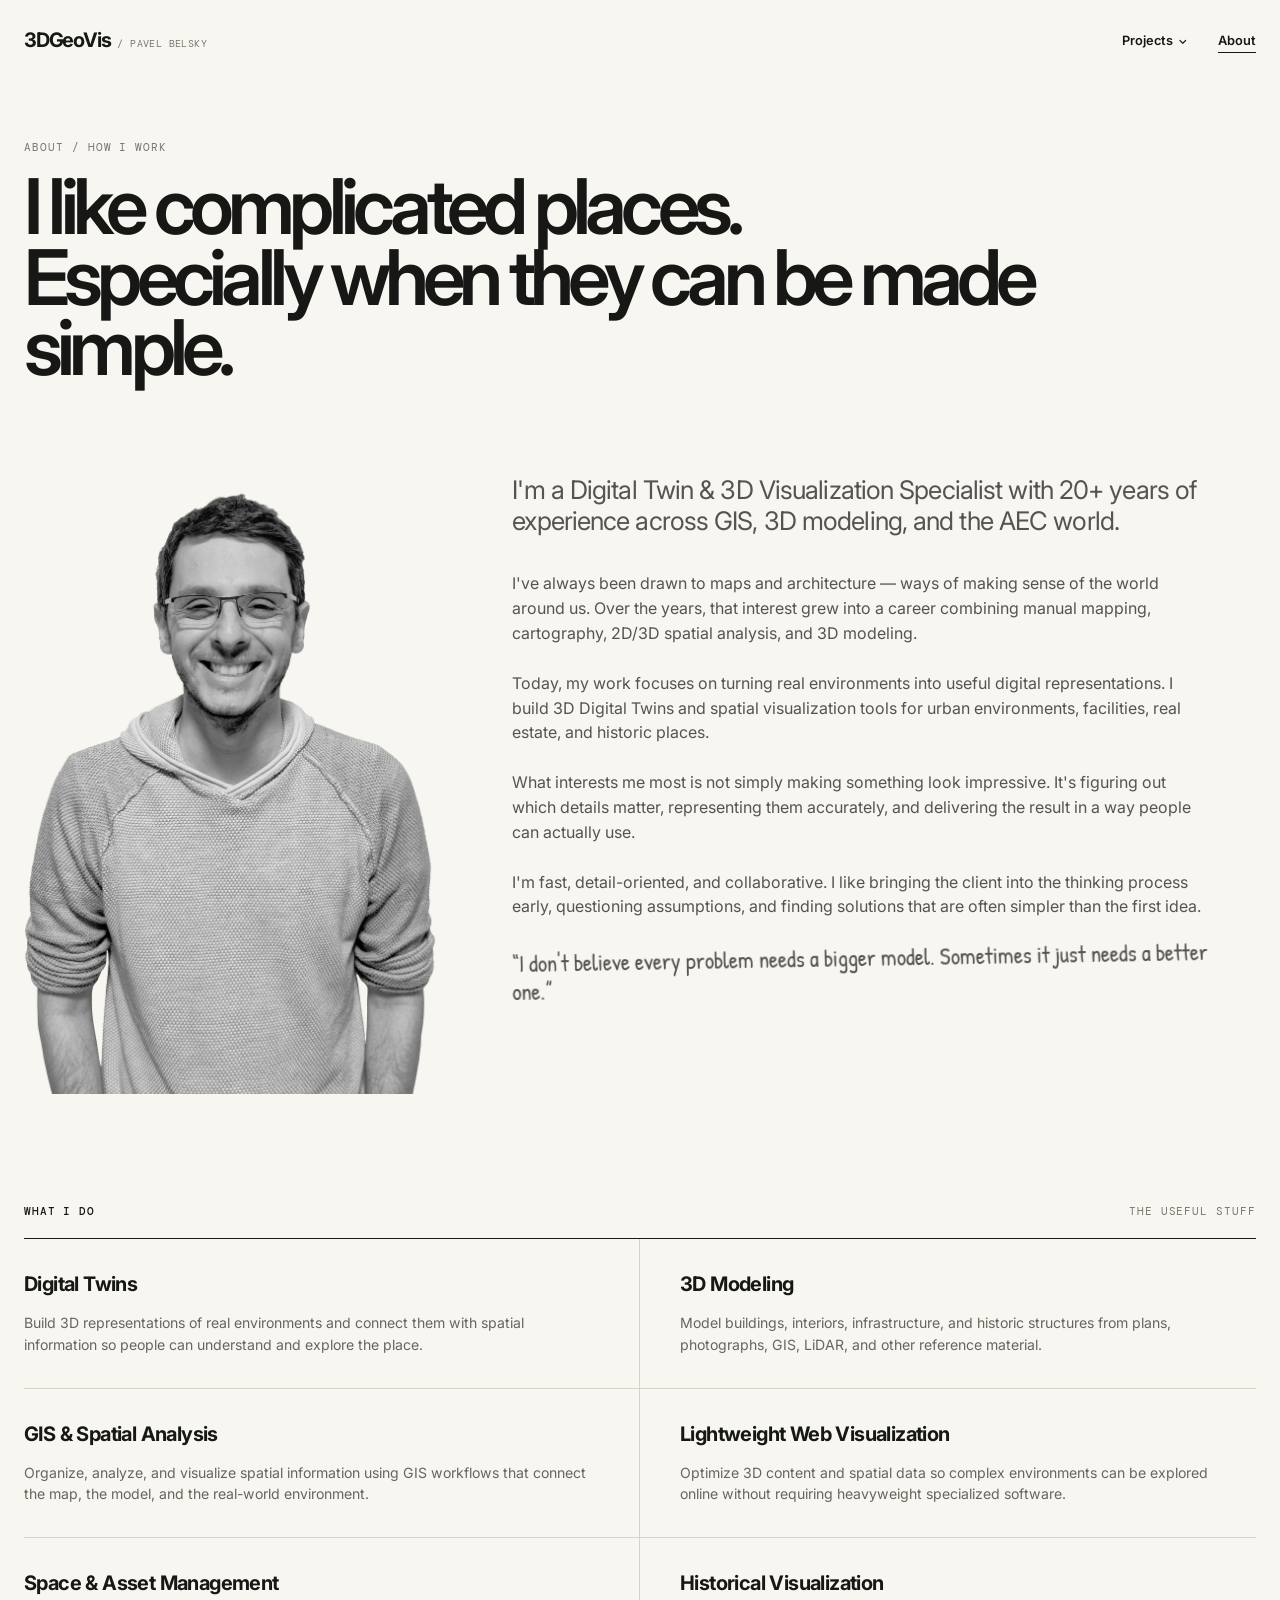
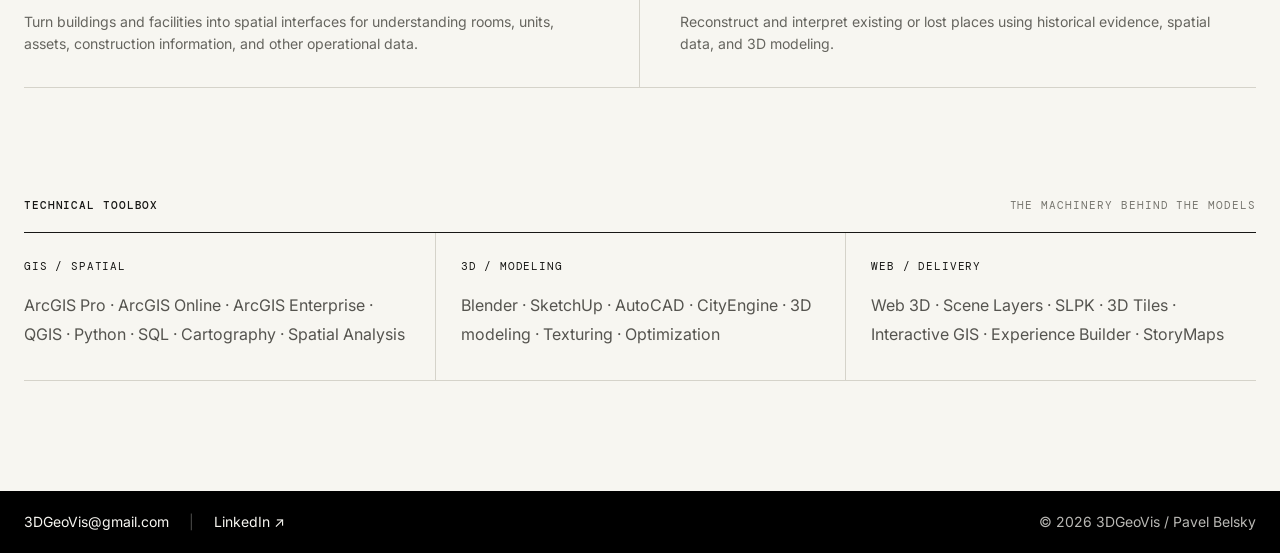
==== about.html @ 6ceaa727 "Update about.html" ====
<!doctype html>
<html lang="en">
<head>
  <meta charset="utf-8">
  <meta name="viewport" content="width=device-width, initial-scale=1">
  <meta name="description" content="About Pavel Belsky — Digital Twin & 3D Visualization Specialist.">
  <title>About — 3DGeoVis</title>
  <link rel="stylesheet" href="css/styles.css">
</head>
<body>
<header class="site-header">
  <div class="container nav">
    <a class="logo" href="index.html">3DGeoVis <small>/ PAVEL BELSKY</small></a>
    <nav class="nav-links">
      <div class="nav-dropdown">
        <a href="projects.html" class="nav-projects" aria-haspopup="true">Projects <span>⌄</span></a>
        <div class="dropdown-menu">
          <a href="projects.html#digital-twins">Digital Twins</a>
          <a href="projects.html#space-management">Smart Space Management</a>
          <a href="projects.html#historic-preservation">Historical Preservation</a>
        </div>
      </div>
      <a href="about.html" aria-current="page">About</a>
    </nav>
  </div>
</header>
  
<main>
  <section class="container about-hero">
    <div class="eyebrow">About / How I work</div>
    <h1 class="display-tight">I like complicated places.<br>Especially when they can be made simple.</h1>
  </section>

  <section class="container about-grid">
    <div class="portrait-container">
      <img src="images/pavel-belsky-portrait.png" alt="Pavel Belsky" class="portrait-img" loading="lazy">
    </div>
    <div class="story">
      <p class="lead">I'm a Digital Twin &amp; 3D Visualization Specialist with 20+ years of experience across GIS, 3D modeling, and the AEC world.</p>
      <p>I've always been drawn to maps and architecture — ways of making sense of the world around us. Over the years, that interest grew into a career combining manual mapping, cartography, 2D/3D spatial analysis, and 3D modeling.</p>
      <p>Today, my work focuses on turning real environments into useful digital representations. I build 3D Digital Twins and spatial visualization tools for urban environments, facilities, real estate, and historic places.</p>
      <p>What interests me most is not simply making something look impressive. It's figuring out which details matter, representing them accurately, and delivering the result in a way people can actually use.</p>
      <p>I'm fast, detail-oriented, and collaborative. I like bringing the client into the thinking process early, questioning assumptions, and finding solutions that are often simpler than the first idea.</p>
      <p class="work-note">“I don't believe every problem needs a bigger model. Sometimes it just needs a better one.”</p>
    </div>
  </section>

  <section class="container capabilities">
    <div class="section-head">
      <h2>What I do</h2>
      <span class="eyebrow">The useful stuff</span>
    </div>
    <div class="capability-grid">
      <div class="capability"><h3>Digital Twins</h3><p>Build 3D representations of real environments and connect them with spatial information so people can understand and explore the place.</p></div>
      <div class="capability"><h3>3D Modeling</h3><p>Model buildings, interiors, infrastructure, and historic structures from plans, photographs, GIS, LiDAR, and other reference material.</p></div>
      <div class="capability"><h3>GIS &amp; Spatial Analysis</h3><p>Organize, analyze, and visualize spatial information using GIS workflows that connect the map, the model, and the real-world environment.</p></div>
      <div class="capability"><h3>Lightweight Web Visualization</h3><p>Optimize 3D content and spatial data so complex environments can be explored online without requiring heavyweight specialized software.</p></div>
      <div class="capability"><h3>Space &amp; Asset Management</h3><p>Turn buildings and facilities into spatial interfaces for understanding rooms, units, assets, construction information, and other operational data.</p></div>
      <div class="capability"><h3>Historical Visualization</h3><p>Reconstruct and interpret existing or lost places using historical evidence, spatial data, and 3D modeling.</p></div>
    </div>
  </section>

  <section class="container toolbox">
    <div class="section-head">
      <h2>Technical toolbox</h2>
      <span class="eyebrow">The machinery behind the models</span>
    </div>
    <div class="toolbox-grid">
      <div class="tool-group">
        <h3>GIS / Spatial</h3>
        <p>ArcGIS Pro · ArcGIS Online · ArcGIS Enterprise · QGIS · Python · SQL · Cartography · Spatial Analysis</p>
      </div>
      <div class="tool-group">
        <h3>3D / Modeling</h3>
        <p>Blender · SketchUp · AutoCAD · CityEngine · 3D modeling · Texturing · Optimization</p>
      </div>
      <div class="tool-group">
        <h3>Web / Delivery</h3>
        <p>Web 3D · Scene Layers · SLPK · 3D Tiles · Interactive GIS · Experience Builder · StoryMaps</p>
      </div>
    </div>
  </section>
</main>

<footer class="site-footer-strip">
  <div class="container footer-flex">
    <div class="footer-links">
      <span class="email-text">3DGeoVis@gmail.com</span>      <span class="divider">|</span>
      <a href="https://www.linkedin.com/in/pavelbelsky/" target="_blank" rel="noopener noreferrer">LinkedIn ↗</a>
    </div>
    <div class="copyright">© 2026 3DGeoVis / Pavel Belsky</div>
  </div>
</footer>
</body>
</html>
---- css/styles.css ----
@import url('https://fonts.googleapis.com/css2?family=DM+Mono:wght@400;500&family=Inter:wght@400;500;600;700&family=Patrick+Hand&display=swap');

:root {
  --paper: #f7f6f1;
  --paper2: #eeece5;
  --ink: #171715;
  --muted: #77766f;
  --line: #d5d3ca;
  --accent: #dfff4f;
  --max: 1280px;
}

* {
  box-sizing: border-box;
}

html {
  scroll-behavior: smooth;
  background: var(--paper);
}

body {
  margin: 0;
  background: var(--paper);
  color: var(--ink);
  font-family: Inter, Arial, sans-serif;
  font-size: 16px;
  line-height: 1.55;
  -webkit-font-smoothing: antialiased;
  display: flex;
  flex-direction: column;
  min-height: 100vh;
}

main {
  flex: 1;
}

a {
  color: inherit;
  text-decoration: none;
}

img {
  display: block;
  width: 100%;
  height: auto;
}

::selection {
  background: var(--ink);
  color: var(--paper);
}

.container {
  width: min(calc(100% - 48px), var(--max));
  margin: auto;
}

/* ==========================================================================
   HEADER & NAVIGATION
   ========================================================================== */
.site-header {
  padding: 25px 0;
  position: relative;
  z-index: 10;
}

.nav {
  display: flex;
  align-items: center;
  justify-content: space-between;
  gap: 20px;
}

.logo {
  font-weight: 700;
  letter-spacing: -0.06em;
  font-size: 1.25rem;
  display: inline-flex;
  align-items: baseline;
  flex-wrap: wrap;
}

.logo small {
  font: 400 0.62rem "DM Mono", monospace;
  letter-spacing: 0.04em;
  color: var(--muted);
  margin-left: 7px;
}

.nav-links {
  display: flex;
  align-items: center;
  gap: 30px;
  font-size: 0.8rem;
  font-weight: 600;
}

.nav-links a {
  position: relative;
}

.nav-links > a:not(.contact-button):after {
  content: "";
  position: absolute;
  left: 0;
  bottom: -3px;
  width: 0;
  height: 1px;
  background: var(--ink);
  transition: 0.25s;
}

.nav-links > a:hover:after,
.nav-links > a[aria-current="page"]:after {
  width: 100%;
}

.nav-dropdown {
  position: relative;
}

.nav-projects {
  display: inline-flex;
  align-items: center;
  gap: 5px;
  cursor: pointer;
}

.nav-projects span {
  font-size: 12px;
  transition: transform 0.2s ease;
}

.nav-dropdown:hover .nav-projects span,
.nav-dropdown:focus-within .nav-projects span {
  transform: rotate(180deg);
}

.dropdown-menu {
  position: absolute;
  top: calc(100% + 12px);
  left: -18px;
  min-width: 230px;
  padding: 10px 0;
  background: var(--paper);
  border: 1px solid var(--line);
  box-shadow: 0 8px 25px rgba(0, 0, 0, 0.06);
  opacity: 0;
  visibility: hidden;
  transform: translateY(-5px);
  transition: opacity 0.2s ease, transform 0.2s ease, visibility 0.2s ease;
  z-index: 20;
}

.nav-dropdown:hover .dropdown-menu,
.nav-dropdown:focus-within .dropdown-menu {
  opacity: 1;
  visibility: visible;
  transform: translateY(0);
}

.dropdown-menu a {
  display: block;
  padding: 9px 18px;
  font-size: 0.72rem;
  font-weight: 500;
  white-space: nowrap;
}

.dropdown-menu a:hover {
  background: var(--paper2);
}

/* ==========================================================================
   TYPOGRAPHY & GENERAL LAYOUT
   ========================================================================== */
.eyebrow {
  font: 400 0.66rem "DM Mono", monospace;
  text-transform: uppercase;
  letter-spacing: 0.09em;
  color: var(--muted);
}

.hand {
  font-family: "Patrick Hand", cursive;
}

.display {
  font-size: clamp(2.8rem, 7.5vw, 8.4rem);
  line-height: 0.9;
  letter-spacing: -0.075em;
  font-weight: 600;
}

.display-tight {
  font-size: clamp(2.5rem, 6vw, 6.7rem);
  line-height: 0.92;
  letter-spacing: -0.075em;
  font-weight: 600;
}

/* ==========================================================================
   HOME PAGE
   ========================================================================== */
.hero {
  padding: 60px 0 35px;
}

.hero-copy {
  max-width: 980px;
  margin-bottom: 45px;
}

.hero-copy .eyebrow {
  margin-bottom: 22px;
}

.hero-copy h1 {
  margin: 0;
}

.hero-copy .subline {
  max-width: 650px;
  margin: 28px 0 0;
  font-size: clamp(1rem, 1.6vw, 1.3rem);
  line-height: 1.45;
  color: #50504b;
}

.hero-stage {
  height: clamp(260px, 40vh, 440px);
  position: relative;
  overflow: hidden;
  background: #e9e8e2;
  border-top: 1px solid var(--ink);
  border-bottom: 1px solid var(--ink);
}

.stage-label {
  position: absolute;
  z-index: 3;
  left: 18px;
  top: 15px;
  font: 400 0.62rem "DM Mono", monospace;
  color: var(--muted);
  letter-spacing: 0.08em;
}

.hero-stage-images {
  position: absolute;
  inset: 0;
  width: 100%;
  height: 100%;
}

.render-img {
  position: absolute;
  inset: 0;
  width: 100%;
  height: 100%;
  object-fit: cover;
  will-change: transform, opacity;
}

.img-a {
  z-index: 1;
  animation: slowFadeZoomA 16s ease-in-out infinite;
}

.img-b {
  z-index: 2;
  animation: slowFadeZoomB 16s ease-in-out infinite;
}

@keyframes slowFadeZoomA {
  0% { opacity: 1; transform: scale(1); }
  25% { opacity: 1; transform: scale(1.035); }
  50% { opacity: 0; transform: scale(1.05); }
  75% { opacity: 0; transform: scale(1.025); }
  100% { opacity: 1; transform: scale(1); }
}

@keyframes slowFadeZoomB {
  0% { opacity: 0; transform: scale(1.05); }
  25% { opacity: 0; transform: scale(1.025); }
  50% { opacity: 1; transform: scale(1); }
  75% { opacity: 1; transform: scale(1.035); }
  100% { opacity: 0; transform: scale(1.05); }
}

.hero-under {
  display: flex;
  justify-content: space-between;
  gap: 15px;
  padding: 17px 0;
  font: 400 0.66rem "DM Mono", monospace;
  color: var(--muted);
  text-transform: uppercase;
  letter-spacing: 0.04em;
}

.hero-under span:last-child {
  text-align: right;
}

.intro {
  display: grid;
  grid-template-columns: 1.05fr 0.95fr;
  gap: 80px;
  padding: 120px 0;
}

.intro h2 {
  margin: 0;
  font-size: clamp(2.2rem, 4.2vw, 5rem);
  line-height: 0.96;
  letter-spacing: -0.065em;
}

.intro-copy {
  align-self: end;
  max-width: 500px;
  color: #55544f;
}

.intro-copy p {
  margin: 0 0 25px;
}

.section-head {
  display: flex;
  justify-content: space-between;
  align-items: baseline;
  border-bottom: 0;
  padding-bottom: 20px;
}

.section-head h2 {
  margin: 0;
  font: 500 0.7rem "DM Mono", monospace;
  text-transform: uppercase;
  letter-spacing: 0.08em;
}

.category-links {
  border-top: 1px solid var(--ink);
}

.category-link {
  display: grid;
  grid-template-columns: 75px 1fr auto;
  align-items: center;
  gap: 25px;
  min-height: 132px;
  padding: 20px 0;
  border-bottom: 1px solid var(--line);
  transition: background-color 0.3s ease, padding 0.3s ease;
}

.category-link:hover {
  padding: 20px 18px;
  background: var(--paper2);
}

.category-number {
  font: 400 0.65rem "DM Mono", monospace;
  color: var(--muted);
}

.category-link h3 {
  margin: 0;
  font-size: clamp(1.6rem, 3.2vw, 3.7rem);
  line-height: 1;
  letter-spacing: -0.055em;
  font-weight: 500;
}

.category-link p {
  margin: 7px 0 0;
  color: var(--muted);
  font-size: 0.82rem;
}

.category-arrow {
  font-size: 1.5rem;
  transition: transform 0.25s ease;
}

.category-link:hover .category-arrow {
  transform: translateX(7px);
}

.home-about {
  display: grid;
  grid-template-columns: 0.8fr 1.2fr;
  gap: 90px;
  padding: 120px 0;
}

.home-about h2 {
  margin: 0;
  font-size: clamp(2.2rem, 4.5vw, 5.8rem);
  line-height: 0.9;
  letter-spacing: -0.07em;
}

.home-about-copy {
  max-width: 650px;
  color: #55544f;
  font-size: 1.05rem;
}

.home-about-copy p {
  margin: 0 0 25px;
}

.client-strip {
  padding-bottom: 120px;
}

.client-list {
  display: flex;
  flex-wrap: wrap;
  gap: 10px 25px;
  margin-top: 22px;
  color: #55544f;
}

.client-list span:after {
  content: "·";
  margin-left: 25px;
  color: #aaa;
}

.client-list span:last-child:after {
  display: none;
}

/* ==========================================================================
   PROJECTS PAGE
   ========================================================================== */
.page-intro {
  padding: 60px 0 40px;
}

.page-intro h1 {
  margin: 0;
}

.project-category {
  padding-bottom: 60px;
}

.project-list {
  border-bottom: 1px solid var(--line);
}

.project-item {
  display: grid;
  grid-template-columns: 70px minmax(260px, 0.72fr) minmax(300px, 1fr) 35px;
  gap: 25px;
  align-items: center;
  padding: 28px 0;
  border-top: 1px solid var(--line);
}

.project-index {
  font: 400 0.65rem "DM Mono", monospace;
  color: var(--muted);
}

a.project-image {
  display: block;
  position: relative;
  aspect-ratio: 1.55;
  background: #e5e4de;
  overflow: hidden;
  text-decoration: none;
}

a.project-image img {
  width: 100%;
  height: 100%;
  object-fit: cover;
  filter: grayscale(1);
  transition: filter 0.6s ease, transform 0.6s ease;
}

.project-item:hover a.project-image img {
  filter: grayscale(0);
  transform: scale(1.035);
}

a.project-image img.in-view {
  filter: grayscale(0);
  transform: scale(1.02);
}

.project-info h3 {
  margin: 0 0 7px;
  font-size: clamp(1.4rem, 2.2vw, 2.65rem);
  line-height: 1.05;
  letter-spacing: -0.055em;
  font-weight: 500;
}

.project-client {
  font: 400 0.65rem "DM Mono", monospace;
  color: var(--muted);
  text-transform: uppercase;
  letter-spacing: 0.06em;
}

.project-summary {
  margin: 12px 0 0;
  max-width: 540px;
  color: #595852;
  font-size: 0.88rem;
}

a.project-arrow {
  display: inline-flex;
  align-items: center;
  justify-content: center;
  text-decoration: none;
  color: var(--ink);
  font-size: 1.3rem;
  transition: transform 0.25s ease, color 0.25s ease;
}

.project-item:hover a.project-arrow {
  transform: translateX(6px);
  color: var(--muted);
}

/* ==========================================================================
   ABOUT PAGE
   ========================================================================== */
.about-hero {
  padding: 60px 0 90px;
}

.about-hero h1 {
  margin: 18px 0 0;
  max-width: 1100px;
}

.about-grid {
  display: grid;
  grid-template-columns: 0.72fr 1.28fr;
  gap: 70px;
  padding-bottom: 110px;
}

.portrait-container {
  position: sticky;
  top: 40px;
}

.portrait-img {
  width: 100%;
  height: auto;
  display: block;
  background: transparent;
  border: none;
  outline: none;
  box-shadow: none;
  filter: grayscale(1);
  transition: filter 0.5s ease;
}

.portrait-img:hover {
  filter: grayscale(0);
}

.story {
  max-width: 700px;
}

.story .lead {
  font-size: clamp(1.3rem, 2vw, 2.25rem);
  line-height: 1.22;
  letter-spacing: -0.035em;
  margin: 0 0 35px;
}

.story p {
  color: #55544f;
  margin: 0 0 25px;
}

.work-note {
  font: 1.45rem/1.2 "Patrick Hand", cursive;
  transform: rotate(-1deg);
  max-width: 700px;
  margin-top: 35px;
}

.capabilities,
.toolbox {
  padding-bottom: 110px;
}

.capability-grid {
  display: grid;
  grid-template-columns: 1fr 1fr;
  border-top: 1px solid var(--ink);
}

.capability {
  padding: 30px 30px 32px 0;
  border-bottom: 1px solid var(--line);
}

.capability:nth-child(odd) {
  border-right: 1px solid var(--line);
  padding-right: 40px;
}

.capability:nth-child(even) {
  padding-left: 40px;
}

.capability h3 {
  margin: 0 0 12px;
  font-size: 1.25rem;
  letter-spacing: -0.03em;
}

.capability p {
  margin: 0;
  color: #66655f;
  font-size: 0.88rem;
}

.toolbox-grid {
  display: grid;
  grid-template-columns: 1fr 1fr 1fr;
  border-top: 1px solid var(--ink);
}

.tool-group {
  padding: 27px 25px 10px 0;
  border-bottom: 1px solid var(--line);
}

.tool-group + .tool-group {
  padding-left: 25px;
  border-left: 1px solid var(--line);
}

.tool-group h3 {
  margin: 0 0 18px;
  font: 400 0.66rem "DM Mono", monospace;
  text-transform: uppercase;
  letter-spacing: 0.08em;
}

.tool-group p {
  margin: 0 0 22px;
  color: #55544f;
  line-height: 1.8;
}

/* ==========================================================================
   REVERSED SLIM FOOTER STRIP
   ========================================================================== */
.site-footer-strip {
  background-color: #000000;
  color: var(--paper);
  padding: 1.25rem 0;
  font-size: 0.875rem;
  margin-top: auto;
}

.site-footer-strip .footer-flex {
  display: flex;
  justify-content: space-between;
  align-items: center;
  flex-wrap: wrap;
  gap: 1rem;
}

.site-footer-strip .footer-links {
  display: flex;
  align-items: center;
  gap: 1.25rem;
}

.site-footer-strip a {
  color: var(--paper);
  text-decoration: none;
  transition: opacity 0.2s ease;
}

.site-footer-strip a:hover {
  opacity: 0.7;
}

.site-footer-strip .email-link {
  text-decoration: underline;
  text-underline-offset: 3px;
}

.site-footer-strip .divider {
  opacity: 0.3;
}

.site-footer-strip .copyright {
  opacity: 0.75;
}

/* ==========================================================================
   RESPONSIVE MEDIA QUERIES
   ========================================================================== */
@media (max-width: 900px) {
  .container {
    width: min(calc(100% - 40px), var(--max));
  }

  .nav-links {
    gap: 20px;
  }

  .intro,
  .home-about,
  .about-grid {
    grid-template-columns: 1fr;
    gap: 45px;
  }

  .portrait-container {
    position: static;
  }

  .intro,
  .home-about {
    padding: 80px 0;
  }

  .project-item {
    grid-template-columns: 35px 1fr 20px;
    gap: 15px;
    padding: 24px 0;
  }

  a.project-image {
    grid-column: 1 / span 2;
    grid-row: 2;
    aspect-ratio: 1.6;
    margin-top: 5px;
  }

  .project-info {
    grid-column: 1 / span 2;
    grid-row: 3;
  }

  .project-index {
    grid-column: 1;
    grid-row: 1;
  }

  .project-client {
    grid-column: 2;
    grid-row: 1;
  }

  a.project-arrow {
    grid-column: 3;
    grid-row: 1;
    text-align: right;
  }

  .toolbox-grid {
    grid-template-columns: 1fr;
  }

  .tool-group + .tool-group {
    padding-left: 0;
    border-left: 0;
  }
}

@media (max-width: 640px) {
  body {
    font-size: 15px;
  }

  .container {
    width: calc(100% - 32px);
  }

  .site-header {
    padding: 18px 0;
  }

  .nav-links {
    gap: 15px;
    font-size: 0.75rem;
  }

  .hero {
    padding: 35px 0 20px;
  }

  .hero-copy {
    margin-bottom: 30px;
  }

  .hero-under {
    flex-direction: column;
    gap: 6px;
    line-height: 1.5;
  }

  .hero-under span:last-child {
    text-align: left;
  }

  .category-link {
    grid-template-columns: 30px 1fr 18px;
    gap: 12px;
    min-height: 100px;
  }

  .category-link h3 {
    font-size: 1.5rem;
  }

  .intro,
  .home-about {
    padding: 60px 0;
  }

  .client-strip {
    padding-bottom: 60px;
  }

  .page-intro {
    padding: 40px 0 30px;
  }

  .project-category {
    padding-bottom: 40px;
  }

  .about-hero {
    padding: 40px 0 60px;
  }

  .about-grid,
  .capabilities,
  .toolbox {
    padding-bottom: 60px;
  }

  .capability-grid {
    grid-template-columns: 1fr;
  }

  .capability:nth-child(odd) {
    border-right: 0;
    padding-right: 0;
  }

  .capability:nth-child(even) {
    padding-left: 0;
  }

  .site-footer-strip .footer-flex {
    flex-direction: column;
    align-items: flex-start;
    gap: 0.75rem;
  }
}

@media (prefers-reduced-motion: reduce) {
  html {
    scroll-behavior: auto;
  }

  *,
  *:before,
  *:after {
    animation-duration: 0.01ms !important;
    transition-duration: 0.01ms !important;
  }
}
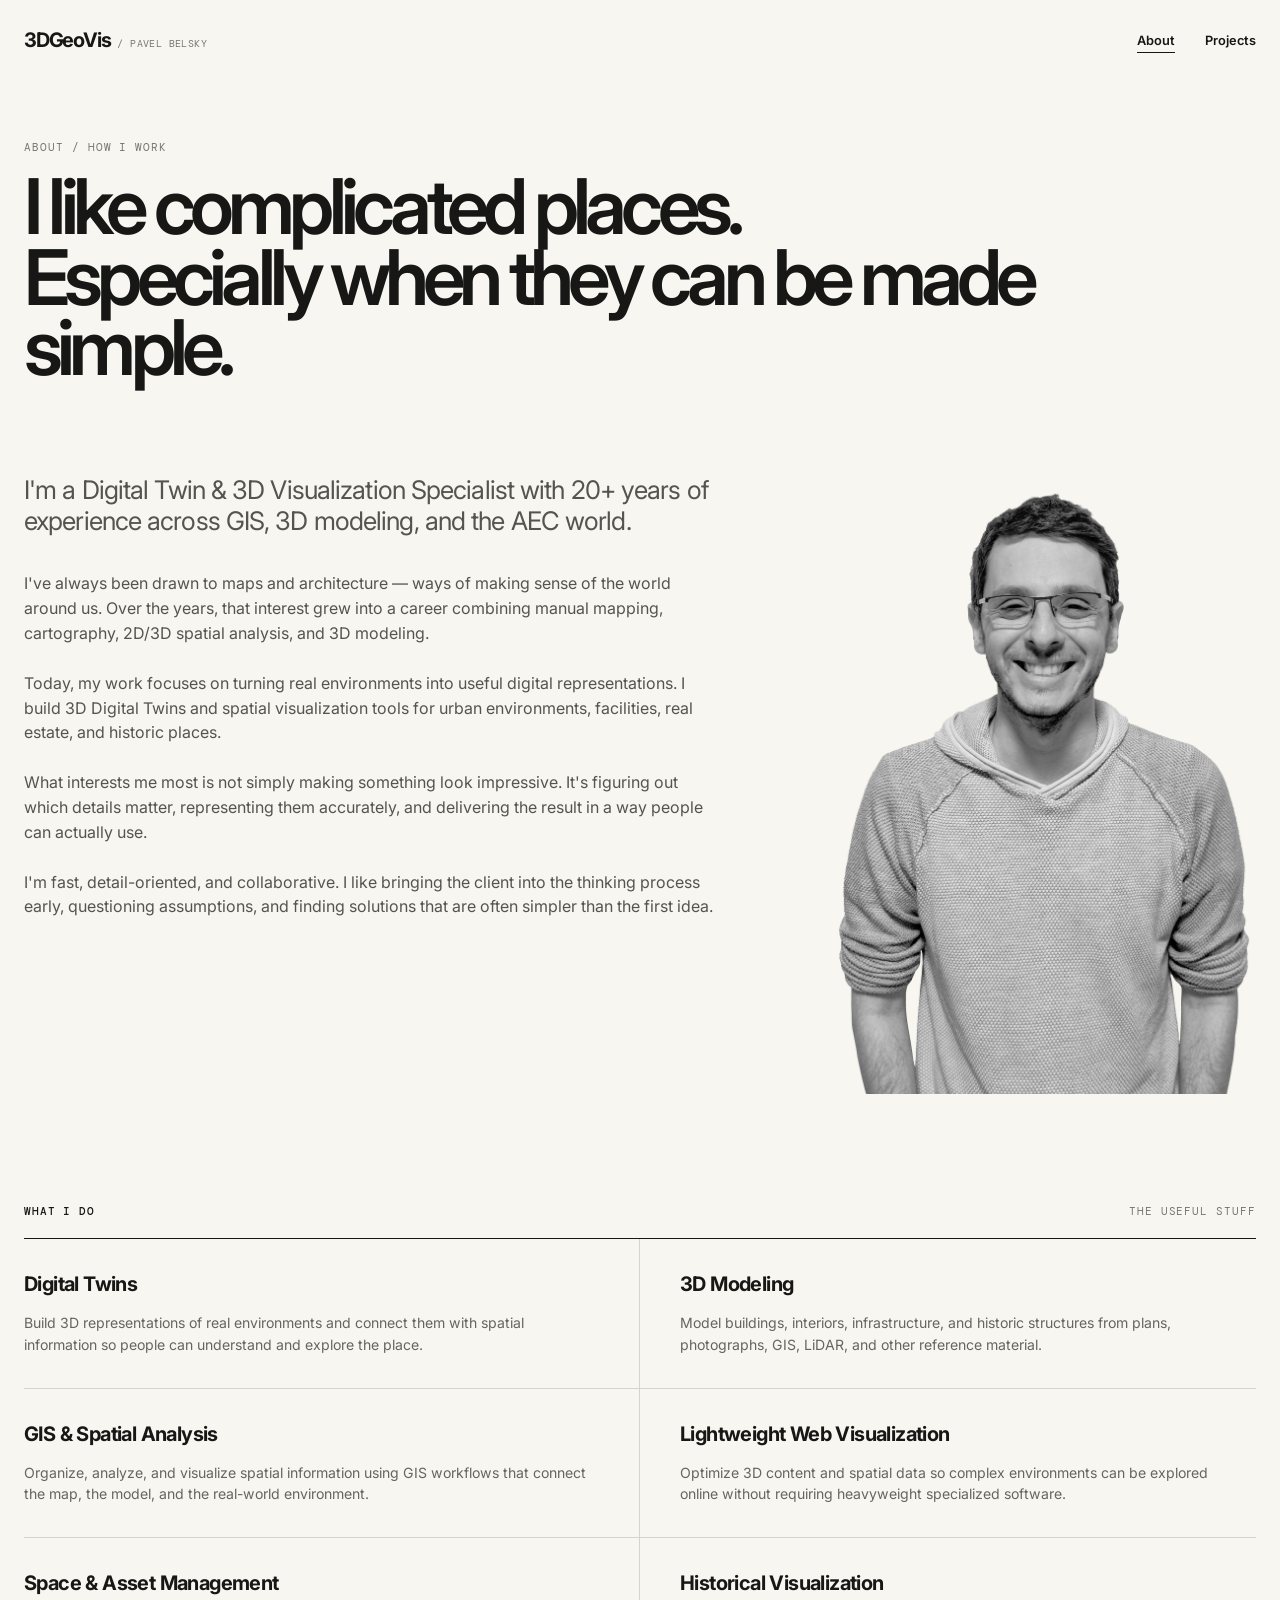
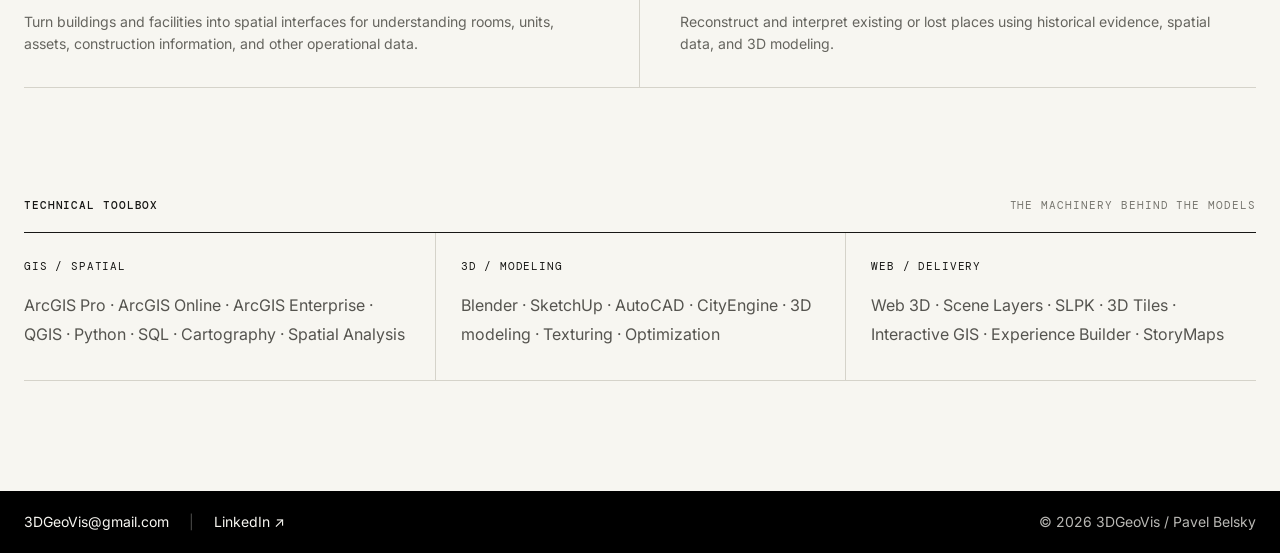
==== commit 7b4e7916: "Update about.html" ====
--- a/about.html
+++ b/about.html
@@ -12,15 +12,15 @@
   <div class="container nav">
     <a class="logo" href="index.html">3DGeoVis <small>/ PAVEL BELSKY</small></a>
     <nav class="nav-links">
+      <a href="about.html" aria-current="page">About</a>
       <div class="nav-dropdown">
-        <a href="projects.html" class="nav-projects" aria-haspopup="true">Projects <span>⌄</span></a>
+        <a href="projects.html" class="nav-projects" aria-haspopup="true">Projects</a>
         <div class="dropdown-menu">
           <a href="projects.html#digital-twins">Digital Twins</a>
           <a href="projects.html#space-management">Smart Space Management</a>
           <a href="projects.html#historic-preservation">Historical Preservation</a>
         </div>
       </div>
-      <a href="about.html" aria-current="page">About</a>
     </nav>
   </div>
 </header>
@@ -32,16 +32,15 @@
   </section>
 
   <section class="container about-grid">
-    <div class="portrait-container">
-      <img src="images/pavel-belsky-portrait.png" alt="Pavel Belsky" class="portrait-img" loading="lazy">
-    </div>
     <div class="story">
       <p class="lead">I'm a Digital Twin &amp; 3D Visualization Specialist with 20+ years of experience across GIS, 3D modeling, and the AEC world.</p>
       <p>I've always been drawn to maps and architecture — ways of making sense of the world around us. Over the years, that interest grew into a career combining manual mapping, cartography, 2D/3D spatial analysis, and 3D modeling.</p>
       <p>Today, my work focuses on turning real environments into useful digital representations. I build 3D Digital Twins and spatial visualization tools for urban environments, facilities, real estate, and historic places.</p>
       <p>What interests me most is not simply making something look impressive. It's figuring out which details matter, representing them accurately, and delivering the result in a way people can actually use.</p>
       <p>I'm fast, detail-oriented, and collaborative. I like bringing the client into the thinking process early, questioning assumptions, and finding solutions that are often simpler than the first idea.</p>
-      <p class="work-note">“I don't believe every problem needs a bigger model. Sometimes it just needs a better one.”</p>
+    </div>
+    <div class="portrait-container">
+      <img src="images/pavel-belsky-portrait.png" alt="Pavel Belsky" class="portrait-img" loading="lazy">
     </div>
   </section>
 
--- a/css/styles.css
+++ b/css/styles.css
@@ -126,16 +126,6 @@
   align-items: center;
   gap: 5px;
   cursor: pointer;
-}
-
-.nav-projects span {
-  font-size: 12px;
-  transition: transform 0.2s ease;
-}
-
-.nav-dropdown:hover .nav-projects span,
-.nav-dropdown:focus-within .nav-projects span {
-  transform: rotate(180deg);
 }
 
 .dropdown-menu {
@@ -261,33 +251,13 @@
   width: 100%;
   height: 100%;
   object-fit: cover;
-  will-change: transform, opacity;
-}
-
-.img-a {
-  z-index: 1;
-  animation: slowFadeZoomA 16s ease-in-out infinite;
-}
-
-.img-b {
-  z-index: 2;
-  animation: slowFadeZoomB 16s ease-in-out infinite;
-}
-
-@keyframes slowFadeZoomA {
-  0% { opacity: 1; transform: scale(1); }
-  25% { opacity: 1; transform: scale(1.035); }
-  50% { opacity: 0; transform: scale(1.05); }
-  75% { opacity: 0; transform: scale(1.025); }
-  100% { opacity: 1; transform: scale(1); }
-}
-
-@keyframes slowFadeZoomB {
-  0% { opacity: 0; transform: scale(1.05); }
-  25% { opacity: 0; transform: scale(1.025); }
-  50% { opacity: 1; transform: scale(1); }
-  75% { opacity: 1; transform: scale(1.035); }
-  100% { opacity: 0; transform: scale(1.05); }
+  opacity: 0;
+  transition: opacity 1.5s ease-in-out;
+  will-change: opacity;
+}
+
+.render-img.active {
+  opacity: 1;
 }
 
 .hero-under {
@@ -549,7 +519,7 @@
 
 .about-grid {
   display: grid;
-  grid-template-columns: 0.72fr 1.28fr;
+  grid-template-columns: 1.28fr 0.72fr;
   gap: 70px;
   padding-bottom: 110px;
 }
@@ -591,13 +561,6 @@
   margin: 0 0 25px;
 }
 
-.work-note {
-  font: 1.45rem/1.2 "Patrick Hand", cursive;
-  transform: rotate(-1deg);
-  max-width: 700px;
-  margin-top: 35px;
-}
-
 .capabilities,
 .toolbox {
   padding-bottom: 110px;
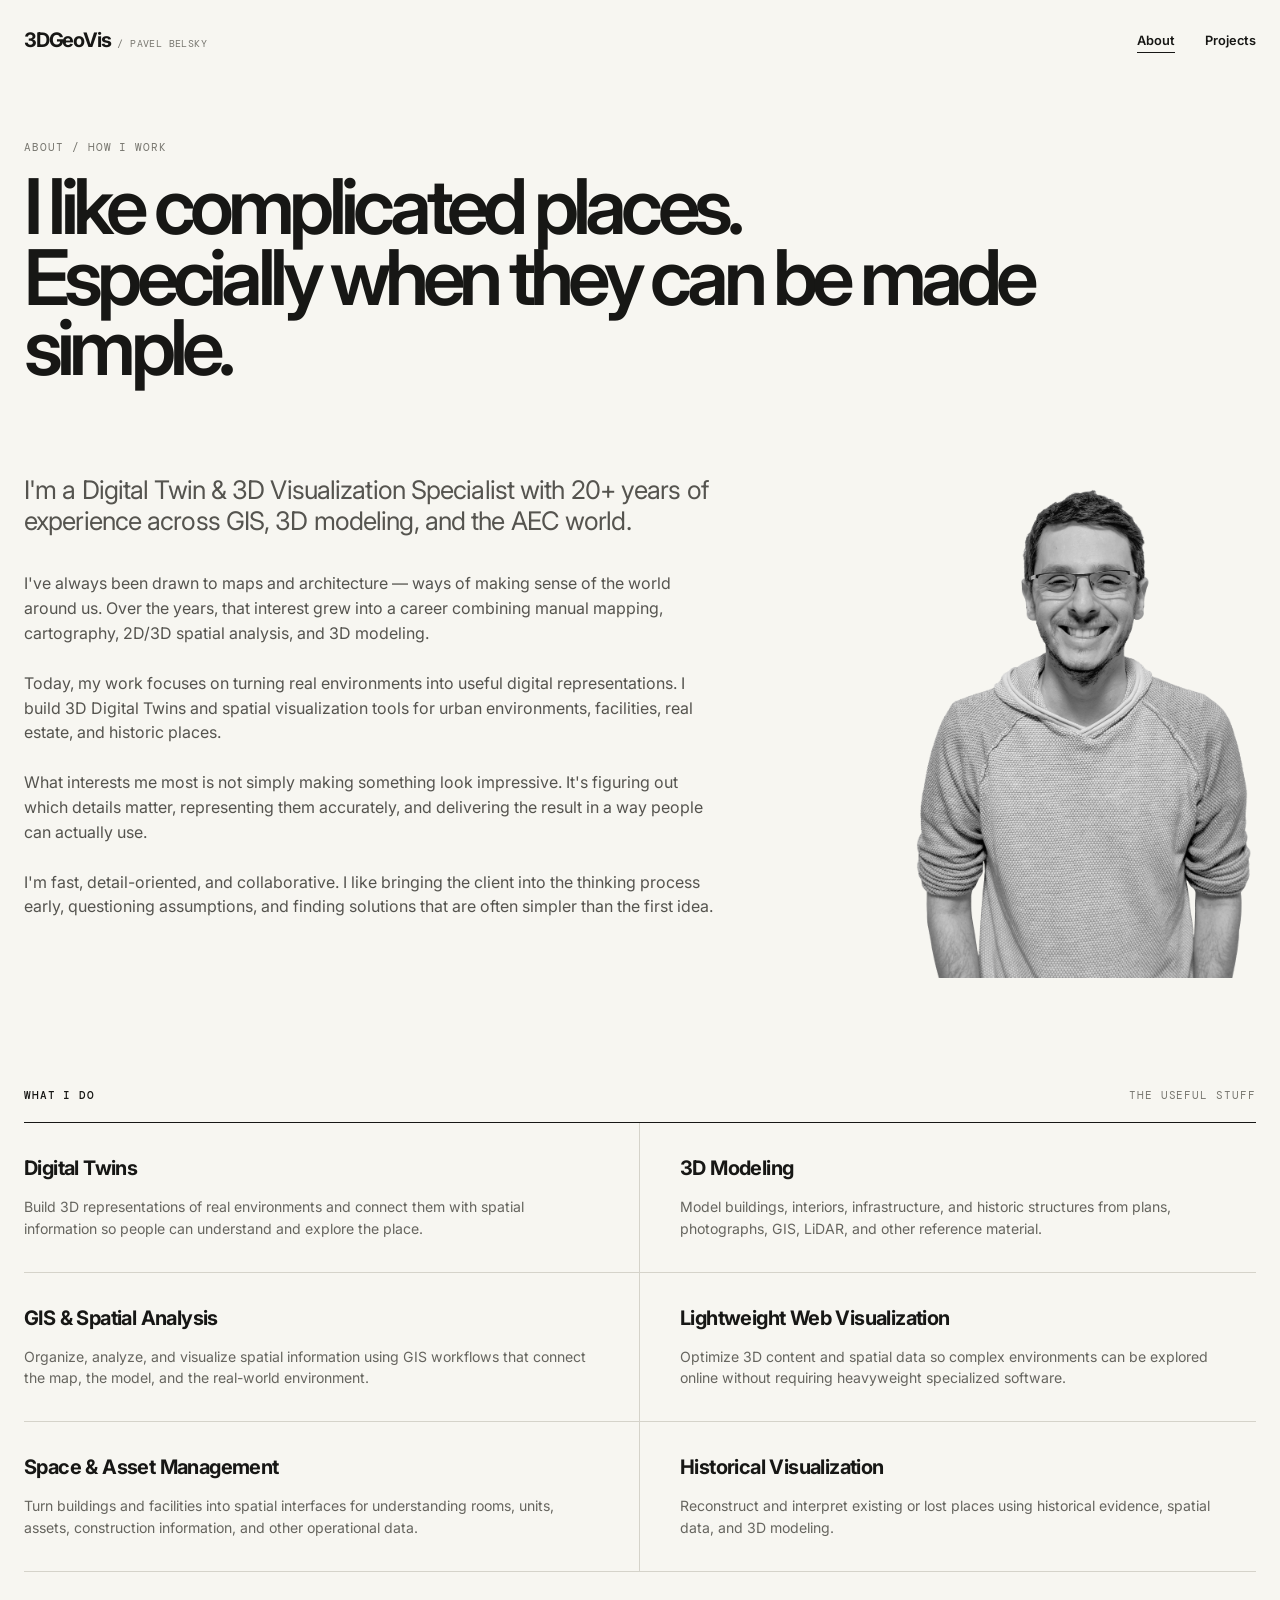
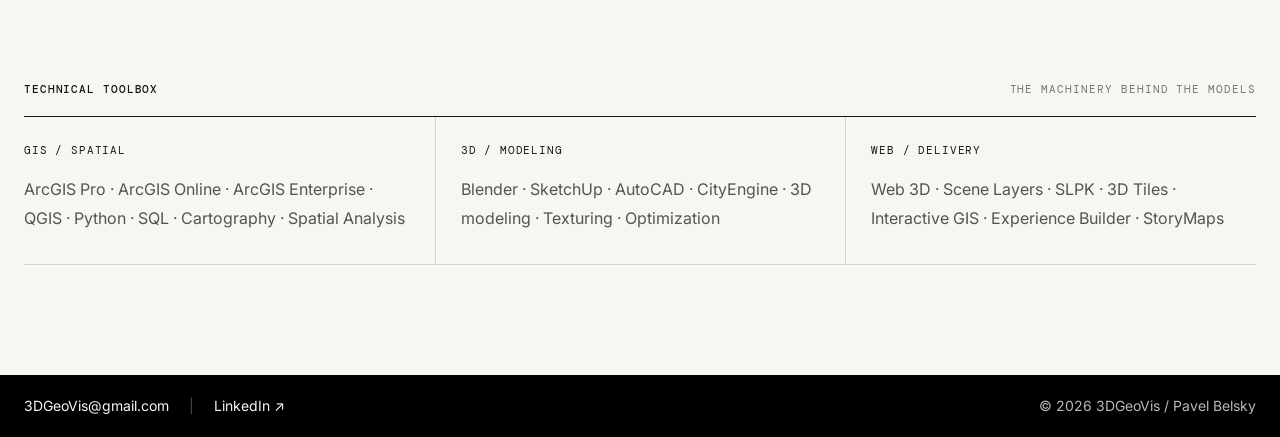
==== commit 174dadc6: "Update about.html" ====
--- a/about.html
+++ b/about.html
@@ -14,7 +14,7 @@
     <nav class="nav-links">
       <a href="about.html" aria-current="page">About</a>
       <div class="nav-dropdown">
-        <a href="projects.html" class="nav-projects" aria-haspopup="true">Projects</a>
+        <a href="projects.html" class="nav-projects">Projects</a>
         <div class="dropdown-menu">
           <a href="projects.html#digital-twins">Digital Twins</a>
           <a href="projects.html#space-management">Smart Space Management</a>
--- a/css/styles.css
+++ b/css/styles.css
@@ -519,18 +519,21 @@
 
 .about-grid {
   display: grid;
-  grid-template-columns: 1.28fr 0.72fr;
+  grid-template-columns: 1fr 340px;
   gap: 70px;
+  align-items: start;
   padding-bottom: 110px;
 }
 
 .portrait-container {
   position: sticky;
   top: 40px;
+  width: 100%;
 }
 
 .portrait-img {
   width: 100%;
+  max-width: 340px;
   height: auto;
   display: block;
   background: transparent;
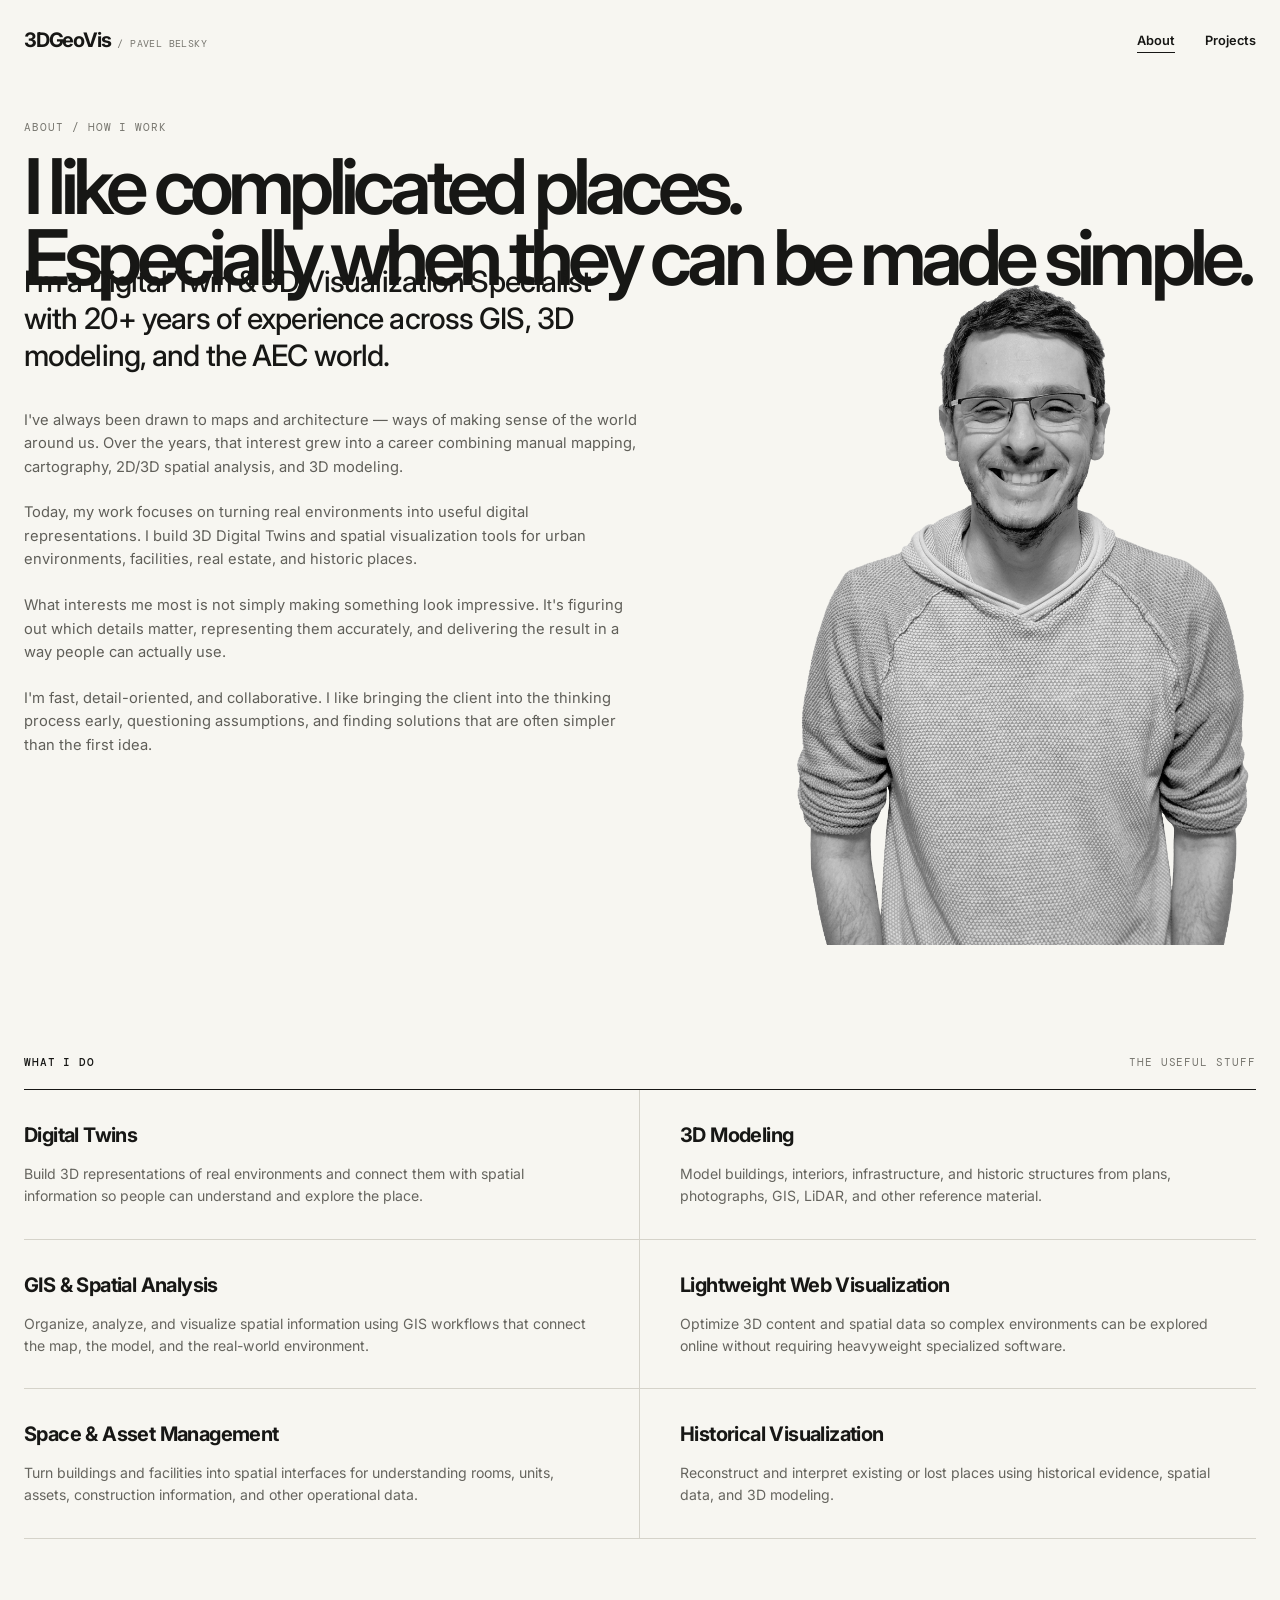
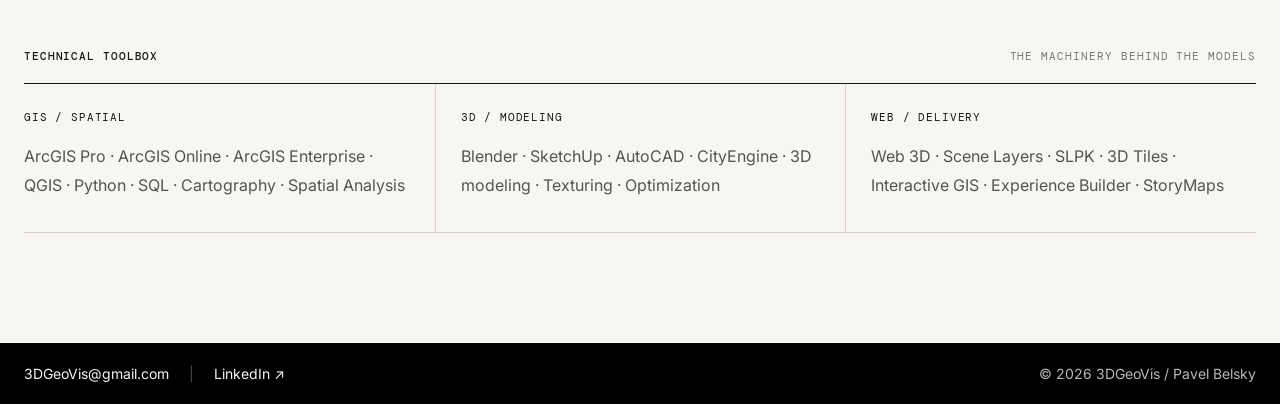
==== commit c6d217c6: "Update about.html" ====
--- a/about.html
+++ b/about.html
@@ -8,6 +8,7 @@
   <link rel="stylesheet" href="css/styles.css">
 </head>
 <body>
+
 <header class="site-header">
   <div class="container nav">
     <a class="logo" href="index.html">3DGeoVis <small>/ PAVEL BELSKY</small></a>
@@ -39,6 +40,7 @@
       <p>What interests me most is not simply making something look impressive. It's figuring out which details matter, representing them accurately, and delivering the result in a way people can actually use.</p>
       <p>I'm fast, detail-oriented, and collaborative. I like bringing the client into the thinking process early, questioning assumptions, and finding solutions that are often simpler than the first idea.</p>
     </div>
+    
     <div class="portrait-container">
       <img src="images/pavel-belsky-portrait.png" alt="Pavel Belsky" class="portrait-img" loading="lazy">
     </div>
@@ -84,11 +86,13 @@
 <footer class="site-footer-strip">
   <div class="container footer-flex">
     <div class="footer-links">
-      <span class="email-text">3DGeoVis@gmail.com</span>      <span class="divider">|</span>
+      <span class="email-text">3DGeoVis@gmail.com</span>
+      <span class="divider">|</span>
       <a href="https://www.linkedin.com/in/pavelbelsky/" target="_blank" rel="noopener noreferrer">LinkedIn ↗</a>
     </div>
     <div class="copyright">© 2026 3DGeoVis / Pavel Belsky</div>
   </div>
 </footer>
+
 </body>
 </html>
--- a/css/styles.css
+++ b/css/styles.css
@@ -509,59 +509,67 @@
    ABOUT PAGE
    ========================================================================== */
 .about-hero {
-  padding: 60px 0 90px;
+  padding: 40px 0 0;
+  position: relative;
+  z-index: 1;
 }
 
 .about-hero h1 {
   margin: 18px 0 0;
-  max-width: 1100px;
+  max-width: 100%;
 }
 
 .about-grid {
   display: grid;
-  grid-template-columns: 1fr 340px;
-  gap: 70px;
+  grid-template-columns: 1.1fr 0.9fr;
+  gap: 40px;
   align-items: start;
   padding-bottom: 110px;
+  position: relative;
+  margin-top: -30px;
+}
+
+.story {
+  max-width: 620px;
+  z-index: 2;
+}
+
+.story .lead {
+  font-size: clamp(1.5rem, 2.3vw, 2.4rem);
+  line-height: 1.25;
+  letter-spacing: -0.03em;
+  color: var(--ink);
+  font-weight: 500;
+  margin: 0 0 35px;
+}
+
+.story p {
+  color: #605f59;
+  font-size: 0.92rem;
+  line-height: 1.6;
+  margin: 0 0 22px;
 }
 
 .portrait-container {
-  position: sticky;
-  top: 40px;
-  width: 100%;
+  position: relative;
+  display: flex;
+  justify-content: flex-end;
+  align-items: flex-end;
+  z-index: 2;
 }
 
 .portrait-img {
   width: 100%;
-  max-width: 340px;
+  max-width: 460px;
   height: auto;
   display: block;
-  background: transparent;
-  border: none;
-  outline: none;
-  box-shadow: none;
+  object-fit: contain;
   filter: grayscale(1);
   transition: filter 0.5s ease;
 }
 
 .portrait-img:hover {
   filter: grayscale(0);
-}
-
-.story {
-  max-width: 700px;
-}
-
-.story .lead {
-  font-size: clamp(1.3rem, 2vw, 2.25rem);
-  line-height: 1.22;
-  letter-spacing: -0.035em;
-  margin: 0 0 35px;
-}
-
-.story p {
-  color: #55544f;
-  margin: 0 0 25px;
 }
 
 .capabilities,
@@ -691,14 +699,23 @@
   }
 
   .intro,
-  .home-about,
+  .home-about {
+    grid-template-columns: 1fr;
+    gap: 45px;
+  }
+
   .about-grid {
     grid-template-columns: 1fr;
-    gap: 45px;
+    margin-top: 20px;
+    gap: 40px;
   }
 
   .portrait-container {
-    position: static;
+    justify-content: center;
+  }
+
+  .portrait-img {
+    max-width: 320px;
   }
 
   .intro,
@@ -814,7 +831,7 @@
   }
 
   .about-hero {
-    padding: 40px 0 60px;
+    padding: 40px 0 0;
   }
 
   .about-grid,
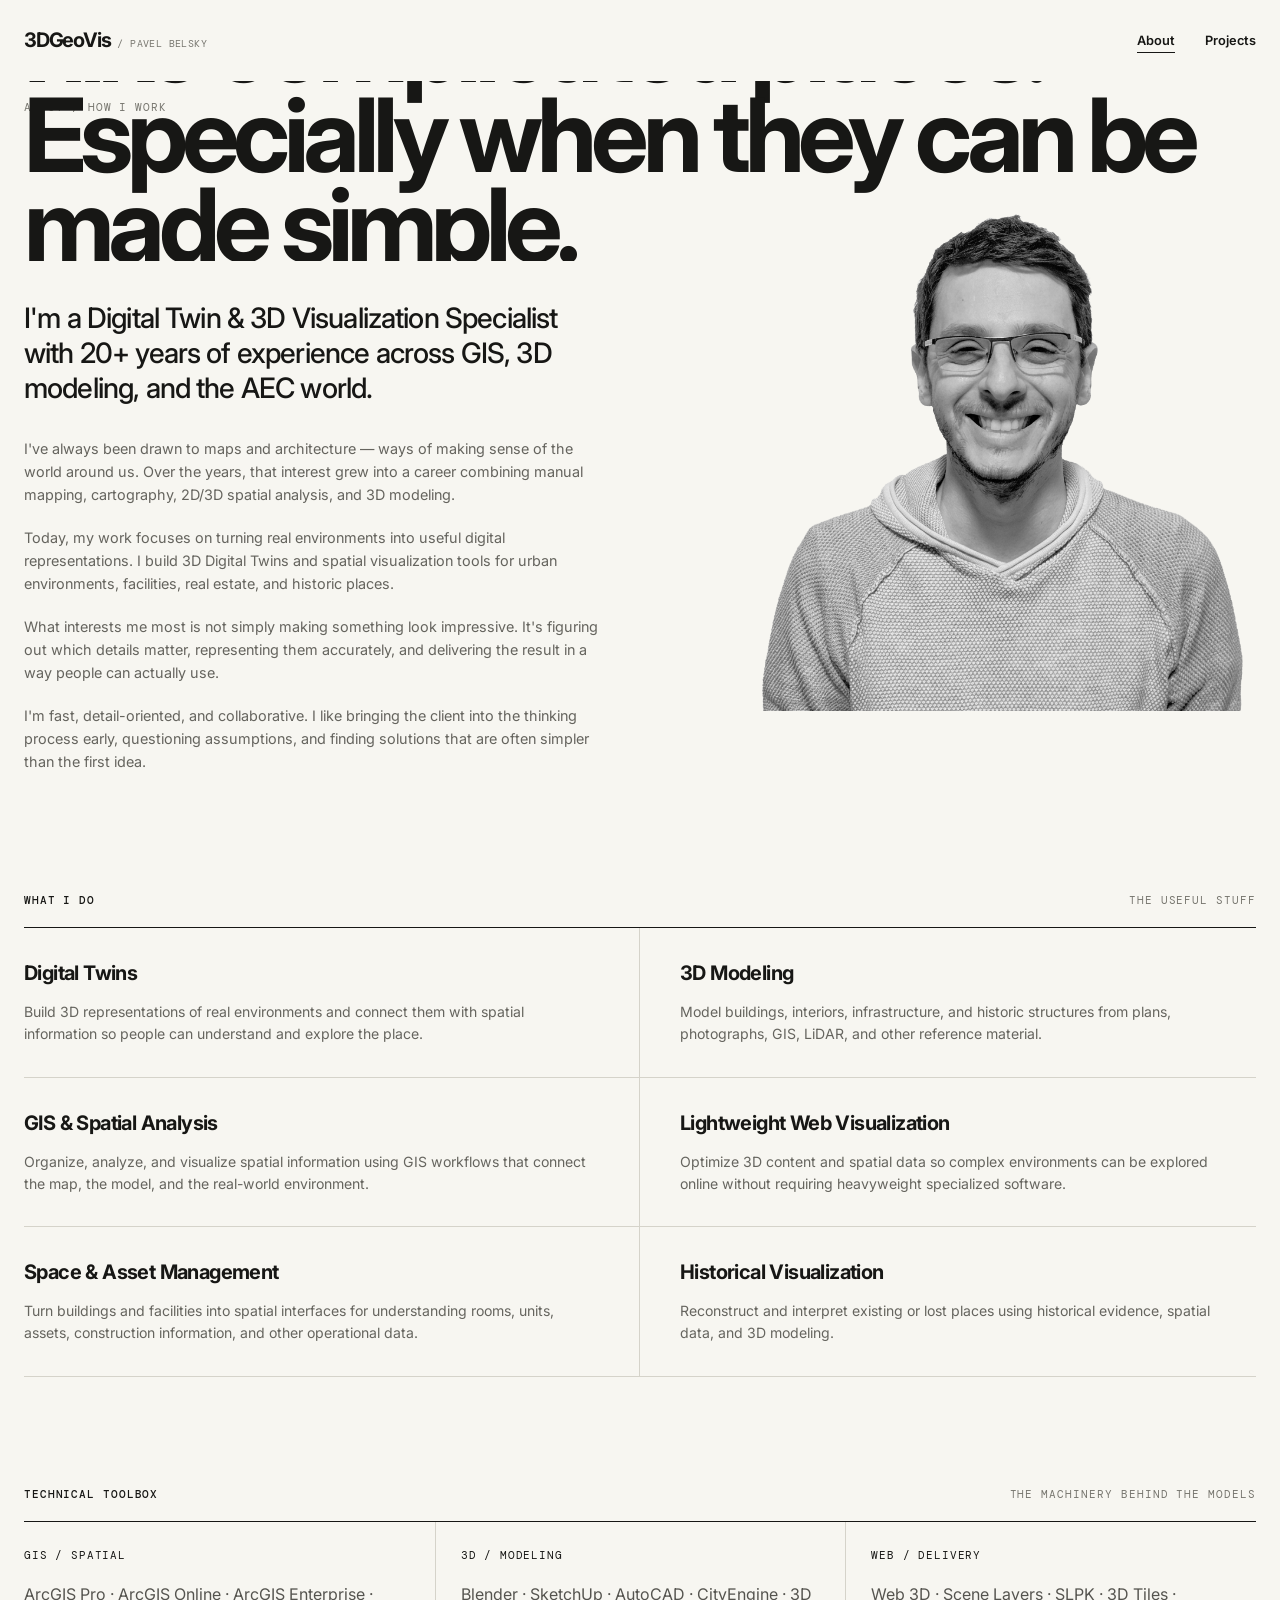
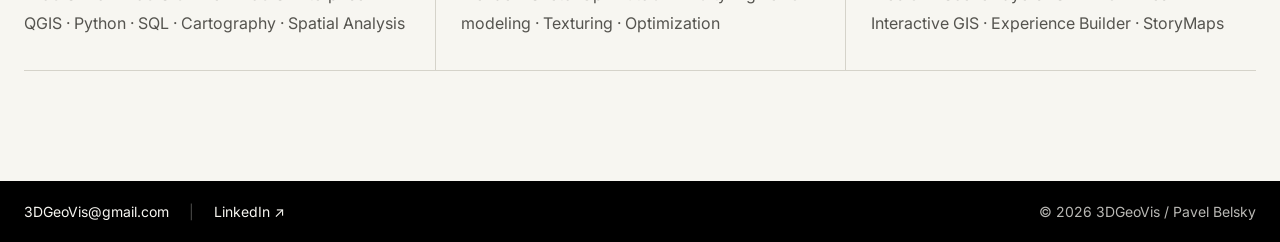
==== commit 2c179ac8: "Update about.html" ====
--- a/about.html
+++ b/about.html
@@ -5,7 +5,7 @@
   <meta name="viewport" content="width=device-width, initial-scale=1">
   <meta name="description" content="About Pavel Belsky — Digital Twin & 3D Visualization Specialist.">
   <title>About — 3DGeoVis</title>
-  <link rel="stylesheet" href="css/styles.css">
+  <link rel="stylesheet" href="css/styles.css?v=1.2">
 </head>
 <body>
 
--- a/css/styles.css
+++ b/css/styles.css
@@ -192,111 +192,88 @@
 }
 
 /* ==========================================================================
-   HOME PAGE
+   ABOUT PAGE
    ========================================================================== */
-.hero {
-  padding: 60px 0 35px;
-}
-
-.hero-copy {
-  max-width: 980px;
-  margin-bottom: 45px;
-}
-
-.hero-copy .eyebrow {
-  margin-bottom: 22px;
-}
-
-.hero-copy h1 {
+.about-hero {
+  padding: 20px 0 0;
+  position: relative;
+  z-index: 1;
+  overflow: hidden;
+  height: 180px;
+}
+
+.about-hero .eyebrow {
+  margin-bottom: 8px;
+}
+
+.about-hero h1 {
   margin: 0;
-}
-
-.hero-copy .subline {
-  max-width: 650px;
-  margin: 28px 0 0;
-  font-size: clamp(1rem, 1.6vw, 1.3rem);
-  line-height: 1.45;
-  color: #50504b;
-}
-
-.hero-stage {
-  height: clamp(260px, 40vh, 440px);
+  font-size: clamp(3.5rem, 8vw, 7.5rem);
+  line-height: 0.88;
+  letter-spacing: -0.06em;
+  font-weight: 700;
+  transform: translateY(-45%);
+}
+
+.about-grid {
+  display: grid !important;
+  grid-template-columns: 1.15fr 0.85fr !important;
+  gap: 40px;
+  align-items: start;
+  padding-bottom: 100px;
   position: relative;
-  overflow: hidden;
-  background: #e9e8e2;
-  border-top: 1px solid var(--ink);
-  border-bottom: 1px solid var(--ink);
-}
-
-.stage-label {
+  margin-top: 40px;
+}
+
+.story {
+  grid-column: 1;
+  max-width: 580px;
+  z-index: 2;
+}
+
+.story .lead {
+  font-size: clamp(1.4rem, 2.2vw, 2.2rem);
+  line-height: 1.25;
+  letter-spacing: -0.03em;
+  color: var(--ink);
+  font-weight: 500;
+  margin: 0 0 30px;
+}
+
+.story p {
+  color: #65645e;
+  font-size: 0.9rem;
+  line-height: 1.6;
+  margin: 0 0 20px;
+}
+
+.portrait-container {
+  grid-column: 2;
   position: absolute;
+  top: -110px;
+  right: 0;
+  width: 100%;
+  max-width: 500px;
   z-index: 3;
-  left: 18px;
-  top: 15px;
-  font: 400 0.62rem "DM Mono", monospace;
-  color: var(--muted);
-  letter-spacing: 0.08em;
-}
-
-.hero-stage-images {
-  position: absolute;
-  inset: 0;
+}
+
+.portrait-img {
   width: 100%;
-  height: 100%;
-}
-
-.render-img {
-  position: absolute;
-  inset: 0;
-  width: 100%;
-  height: 100%;
+  height: 520px;
   object-fit: cover;
-  opacity: 0;
-  transition: opacity 1.5s ease-in-out;
-  will-change: opacity;
-}
-
-.render-img.active {
-  opacity: 1;
-}
-
-.hero-under {
-  display: flex;
-  justify-content: space-between;
-  gap: 15px;
-  padding: 17px 0;
-  font: 400 0.66rem "DM Mono", monospace;
-  color: var(--muted);
-  text-transform: uppercase;
-  letter-spacing: 0.04em;
-}
-
-.hero-under span:last-child {
-  text-align: right;
-}
-
-.intro {
-  display: grid;
-  grid-template-columns: 1.05fr 0.95fr;
-  gap: 80px;
-  padding: 120px 0;
-}
-
-.intro h2 {
-  margin: 0;
-  font-size: clamp(2.2rem, 4.2vw, 5rem);
-  line-height: 0.96;
-  letter-spacing: -0.065em;
-}
-
-.intro-copy {
-  align-self: end;
-  max-width: 500px;
-  color: #55544f;
-}
-
-.intro-copy p {
-  margin: 0 0 25px;
+  object-position: top center;
+  display: block;
+  filter: grayscale(1);
+  transition: filter 0.5s ease;
+}
+
+.portrait-img:hover {
+  filter: grayscale(0);
+}
+
+.capabilities,
+.toolbox {
+  padding-bottom: 110px;
 }
 
 .section-head {
@@ -312,269 +289,6 @@
   font: 500 0.7rem "DM Mono", monospace;
   text-transform: uppercase;
   letter-spacing: 0.08em;
-}
-
-.category-links {
-  border-top: 1px solid var(--ink);
-}
-
-.category-link {
-  display: grid;
-  grid-template-columns: 75px 1fr auto;
-  align-items: center;
-  gap: 25px;
-  min-height: 132px;
-  padding: 20px 0;
-  border-bottom: 1px solid var(--line);
-  transition: background-color 0.3s ease, padding 0.3s ease;
-}
-
-.category-link:hover {
-  padding: 20px 18px;
-  background: var(--paper2);
-}
-
-.category-number {
-  font: 400 0.65rem "DM Mono", monospace;
-  color: var(--muted);
-}
-
-.category-link h3 {
-  margin: 0;
-  font-size: clamp(1.6rem, 3.2vw, 3.7rem);
-  line-height: 1;
-  letter-spacing: -0.055em;
-  font-weight: 500;
-}
-
-.category-link p {
-  margin: 7px 0 0;
-  color: var(--muted);
-  font-size: 0.82rem;
-}
-
-.category-arrow {
-  font-size: 1.5rem;
-  transition: transform 0.25s ease;
-}
-
-.category-link:hover .category-arrow {
-  transform: translateX(7px);
-}
-
-.home-about {
-  display: grid;
-  grid-template-columns: 0.8fr 1.2fr;
-  gap: 90px;
-  padding: 120px 0;
-}
-
-.home-about h2 {
-  margin: 0;
-  font-size: clamp(2.2rem, 4.5vw, 5.8rem);
-  line-height: 0.9;
-  letter-spacing: -0.07em;
-}
-
-.home-about-copy {
-  max-width: 650px;
-  color: #55544f;
-  font-size: 1.05rem;
-}
-
-.home-about-copy p {
-  margin: 0 0 25px;
-}
-
-.client-strip {
-  padding-bottom: 120px;
-}
-
-.client-list {
-  display: flex;
-  flex-wrap: wrap;
-  gap: 10px 25px;
-  margin-top: 22px;
-  color: #55544f;
-}
-
-.client-list span:after {
-  content: "·";
-  margin-left: 25px;
-  color: #aaa;
-}
-
-.client-list span:last-child:after {
-  display: none;
-}
-
-/* ==========================================================================
-   PROJECTS PAGE
-   ========================================================================== */
-.page-intro {
-  padding: 60px 0 40px;
-}
-
-.page-intro h1 {
-  margin: 0;
-}
-
-.project-category {
-  padding-bottom: 60px;
-}
-
-.project-list {
-  border-bottom: 1px solid var(--line);
-}
-
-.project-item {
-  display: grid;
-  grid-template-columns: 70px minmax(260px, 0.72fr) minmax(300px, 1fr) 35px;
-  gap: 25px;
-  align-items: center;
-  padding: 28px 0;
-  border-top: 1px solid var(--line);
-}
-
-.project-index {
-  font: 400 0.65rem "DM Mono", monospace;
-  color: var(--muted);
-}
-
-a.project-image {
-  display: block;
-  position: relative;
-  aspect-ratio: 1.55;
-  background: #e5e4de;
-  overflow: hidden;
-  text-decoration: none;
-}
-
-a.project-image img {
-  width: 100%;
-  height: 100%;
-  object-fit: cover;
-  filter: grayscale(1);
-  transition: filter 0.6s ease, transform 0.6s ease;
-}
-
-.project-item:hover a.project-image img {
-  filter: grayscale(0);
-  transform: scale(1.035);
-}
-
-a.project-image img.in-view {
-  filter: grayscale(0);
-  transform: scale(1.02);
-}
-
-.project-info h3 {
-  margin: 0 0 7px;
-  font-size: clamp(1.4rem, 2.2vw, 2.65rem);
-  line-height: 1.05;
-  letter-spacing: -0.055em;
-  font-weight: 500;
-}
-
-.project-client {
-  font: 400 0.65rem "DM Mono", monospace;
-  color: var(--muted);
-  text-transform: uppercase;
-  letter-spacing: 0.06em;
-}
-
-.project-summary {
-  margin: 12px 0 0;
-  max-width: 540px;
-  color: #595852;
-  font-size: 0.88rem;
-}
-
-a.project-arrow {
-  display: inline-flex;
-  align-items: center;
-  justify-content: center;
-  text-decoration: none;
-  color: var(--ink);
-  font-size: 1.3rem;
-  transition: transform 0.25s ease, color 0.25s ease;
-}
-
-.project-item:hover a.project-arrow {
-  transform: translateX(6px);
-  color: var(--muted);
-}
-
-/* ==========================================================================
-   ABOUT PAGE
-   ========================================================================== */
-.about-hero {
-  padding: 40px 0 0;
-  position: relative;
-  z-index: 1;
-}
-
-.about-hero h1 {
-  margin: 18px 0 0;
-  max-width: 100%;
-}
-
-.about-grid {
-  display: grid;
-  grid-template-columns: 1.1fr 0.9fr;
-  gap: 40px;
-  align-items: start;
-  padding-bottom: 110px;
-  position: relative;
-  margin-top: -30px;
-}
-
-.story {
-  max-width: 620px;
-  z-index: 2;
-}
-
-.story .lead {
-  font-size: clamp(1.5rem, 2.3vw, 2.4rem);
-  line-height: 1.25;
-  letter-spacing: -0.03em;
-  color: var(--ink);
-  font-weight: 500;
-  margin: 0 0 35px;
-}
-
-.story p {
-  color: #605f59;
-  font-size: 0.92rem;
-  line-height: 1.6;
-  margin: 0 0 22px;
-}
-
-.portrait-container {
-  position: relative;
-  display: flex;
-  justify-content: flex-end;
-  align-items: flex-end;
-  z-index: 2;
-}
-
-.portrait-img {
-  width: 100%;
-  max-width: 460px;
-  height: auto;
-  display: block;
-  object-fit: contain;
-  filter: grayscale(1);
-  transition: filter 0.5s ease;
-}
-
-.portrait-img:hover {
-  filter: grayscale(0);
-}
-
-.capabilities,
-.toolbox {
-  padding-bottom: 110px;
 }
 
 .capability-grid {
@@ -673,11 +387,6 @@
   opacity: 0.7;
 }
 
-.site-footer-strip .email-link {
-  text-decoration: underline;
-  text-underline-offset: 3px;
-}
-
 .site-footer-strip .divider {
   opacity: 0.3;
 }
@@ -698,146 +407,73 @@
     gap: 20px;
   }
 
-  .intro,
-  .home-about {
-    grid-template-columns: 1fr;
-    gap: 45px;
+  .about-hero {
+    height: auto;
+    overflow: visible;
+  }
+
+  .about-hero h1 {
+    transform: none;
+    font-size: clamp(2.5rem, 6vw, 4.5rem);
   }
 
   .about-grid {
-    grid-template-columns: 1fr;
+    grid-template-columns: 1fr !important;
     margin-top: 20px;
-    gap: 40px;
+  }
+
+  .story {
+    grid-column: 1;
   }
 
   .portrait-container {
-    justify-content: center;
+    grid-column: 1;
+    position: relative;
+    top: 0;
+    max-width: 360px;
+    margin: 0 auto;
   }
 
   .portrait-img {
-    max-width: 320px;
-  }
-
-  .intro,
-  .home-about {
-    padding: 80px 0;
-  }
-
-  .project-item {
-    grid-template-columns: 35px 1fr 20px;
-    gap: 15px;
-    padding: 24px 0;
-  }
-
-  a.project-image {
-    grid-column: 1 / span 2;
-    grid-row: 2;
-    aspect-ratio: 1.6;
-    margin-top: 5px;
-  }
-
-  .project-info {
-    grid-column: 1 / span 2;
-    grid-row: 3;
-  }
-
-  .project-index {
-    grid-column: 1;
-    grid-row: 1;
-  }
-
-  .project-client {
-    grid-column: 2;
-    grid-row: 1;
-  }
-
-  a.project-arrow {
-    grid-column: 3;
-    grid-row: 1;
-    text-align: right;
-  }
-
-  .toolbox-grid {
-    grid-template-columns: 1fr;
-  }
-
-  .tool-group + .tool-group {
-    padding-left: 0;
-    border-left: 0;
-  }
-}
-
-@media (max-width: 640px) {
-  body {
-    font-size: 15px;
-  }
-
-  .container {
-    width: calc(100% - 32px);
-  }
-
-  .site-header {
-    padding: 18px 0;
-  }
-
-  .nav-links {
-    gap: 15px;
-    font-size: 0.75rem;
-  }
-
-  .hero {
-    padding: 35px 0 20px;
-  }
-
-  .hero-copy {
-    margin-bottom: 30px;
-  }
-
-  .hero-under {
-    flex-direction: column;
-    gap: 6px;
-    line-height: 1.5;
-  }
-
-  .hero-under span:last-child {
-    text-align: left;
-  }
-
-  .category-link {
-    grid-template-columns: 30px 1fr 18px;
-    gap: 12px;
-    min-height: 100px;
-  }
-
-  .category-link h3 {
-    font-size: 1.5rem;
-  }
-
-  .intro,
-  .home-about {
-    padding: 60px 0;
-  }
-
-  .client-strip {
-    padding-bottom: 60px;
-  }
-
-  .page-intro {
-    padding: 40px 0 30px;
-  }
-
-  .project-category {
-    padding-bottom: 40px;
-  }
-
-  .about-hero {
-    padding: 40px 0 0;
+    height: auto;
   }
 
   .about-grid,
   .capabilities,
   .toolbox {
     padding-bottom: 60px;
+  }
+
+  .toolbox-grid {
+    grid-template-columns: 1fr;
+  }
+
+  .tool-group + .tool-group {
+    padding-left: 0;
+    border-left: 0;
+  }
+}
+
+@media (max-width: 640px) {
+  body {
+    font-size: 15px;
+  }
+
+  .container {
+    width: calc(100% - 32px);
+  }
+
+  .site-header {
+    padding: 18px 0;
+  }
+
+  .nav-links {
+    gap: 15px;
+    font-size: 0.75rem;
+  }
+
+  .about-hero {
+    padding: 40px 0 0;
   }
 
   .capability-grid {
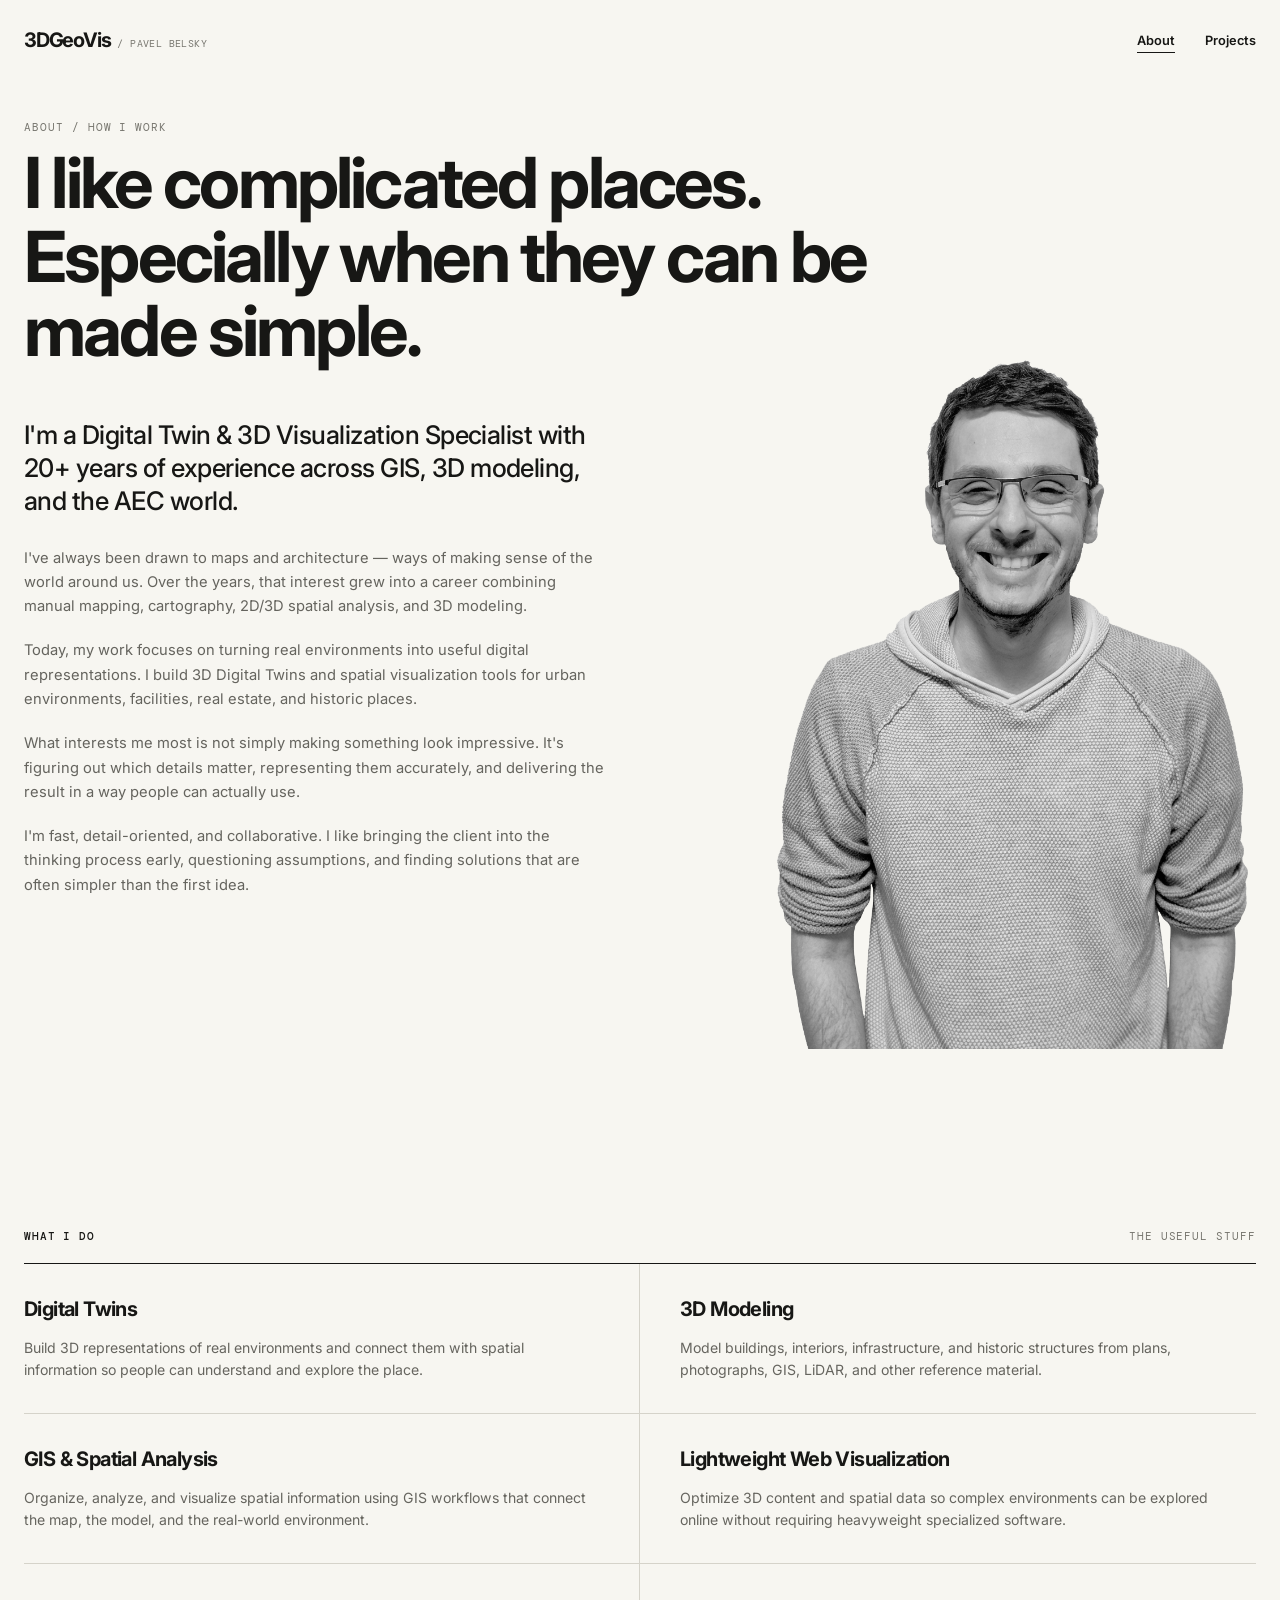
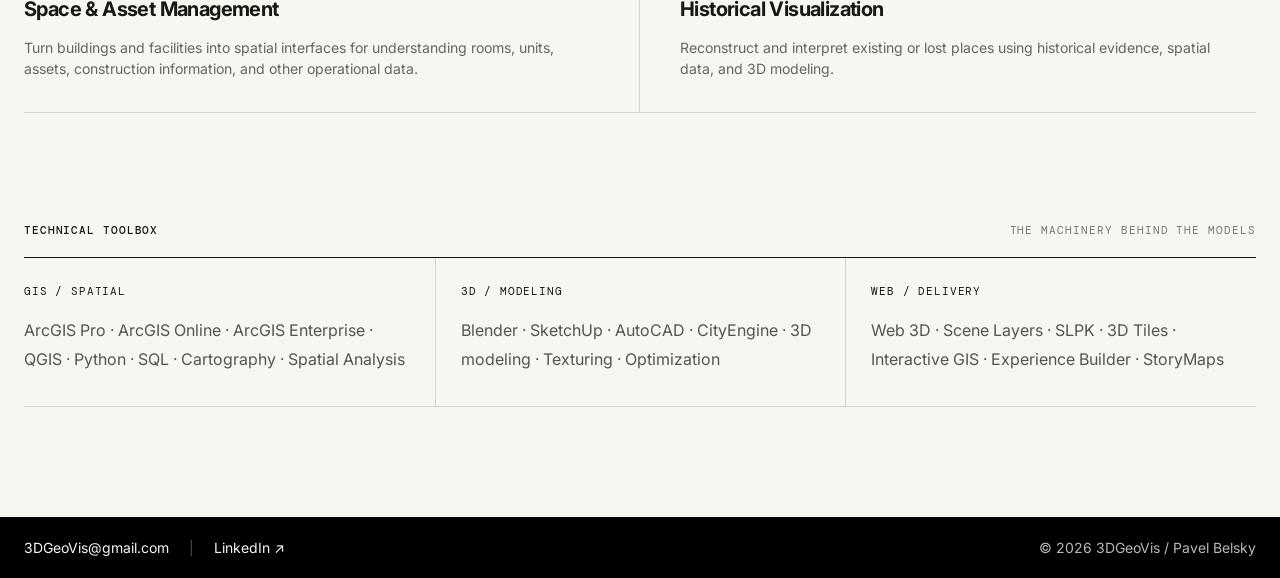
==== commit de4825dd: "Update about.html" ====
--- a/about.html
+++ b/about.html
@@ -5,7 +5,7 @@
   <meta name="viewport" content="width=device-width, initial-scale=1">
   <meta name="description" content="About Pavel Belsky — Digital Twin & 3D Visualization Specialist.">
   <title>About — 3DGeoVis</title>
-  <link rel="stylesheet" href="css/styles.css?v=1.2">
+  <link rel="stylesheet" href="css/styles.css?v=1.3">
 </head>
 <body>
 
@@ -29,7 +29,7 @@
 <main>
   <section class="container about-hero">
     <div class="eyebrow">About / How I work</div>
-    <h1 class="display-tight">I like complicated places.<br>Especially when they can be made simple.</h1>
+    <h1>I like complicated places.<br>Especially when they can be made simple.</h1>
   </section>
 
   <section class="container about-grid">
--- a/css/styles.css
+++ b/css/styles.css
@@ -173,56 +173,37 @@
   color: var(--muted);
 }
 
-.hand {
-  font-family: "Patrick Hand", cursive;
-}
-
-.display {
-  font-size: clamp(2.8rem, 7.5vw, 8.4rem);
-  line-height: 0.9;
-  letter-spacing: -0.075em;
-  font-weight: 600;
-}
-
-.display-tight {
-  font-size: clamp(2.5rem, 6vw, 6.7rem);
-  line-height: 0.92;
-  letter-spacing: -0.075em;
-  font-weight: 600;
-}
-
 /* ==========================================================================
-   ABOUT PAGE
+   ABOUT PAGE (STABLE LAYOUT FIX)
    ========================================================================== */
 .about-hero {
-  padding: 20px 0 0;
+  padding: 40px 0 0;
   position: relative;
   z-index: 1;
-  overflow: hidden;
-  height: 180px;
 }
 
 .about-hero .eyebrow {
-  margin-bottom: 8px;
+  margin-bottom: 12px;
 }
 
 .about-hero h1 {
   margin: 0;
-  font-size: clamp(3.5rem, 8vw, 7.5rem);
-  line-height: 0.88;
-  letter-spacing: -0.06em;
+  font-size: clamp(2.8rem, 5.5vw, 5.5rem);
+  line-height: 1.05;
+  letter-spacing: -0.04em;
   font-weight: 700;
-  transform: translateY(-45%);
+  color: var(--ink);
+  max-width: 900px;
 }
 
 .about-grid {
   display: grid !important;
-  grid-template-columns: 1.15fr 0.85fr !important;
-  gap: 40px;
+  grid-template-columns: 1fr 480px !important;
+  gap: 60px;
   align-items: start;
   padding-bottom: 100px;
   position: relative;
-  margin-top: 40px;
+  margin-top: 50px;
 }
 
 .story {
@@ -232,37 +213,35 @@
 }
 
 .story .lead {
-  font-size: clamp(1.4rem, 2.2vw, 2.2rem);
-  line-height: 1.25;
-  letter-spacing: -0.03em;
+  font-size: clamp(1.3rem, 2vw, 2rem);
+  line-height: 1.3;
+  letter-spacing: -0.02em;
   color: var(--ink);
   font-weight: 500;
-  margin: 0 0 30px;
+  margin: 0 0 28px;
 }
 
 .story p {
   color: #65645e;
-  font-size: 0.9rem;
-  line-height: 1.6;
+  font-size: 0.92rem;
+  line-height: 1.65;
   margin: 0 0 20px;
 }
 
 .portrait-container {
   grid-column: 2;
-  position: absolute;
-  top: -110px;
-  right: 0;
+  position: relative;
+  top: -80px;
   width: 100%;
-  max-width: 500px;
   z-index: 3;
 }
 
 .portrait-img {
   width: 100%;
-  height: 520px;
-  object-fit: cover;
-  object-position: top center;
+  max-width: 480px;
+  height: auto;
   display: block;
+  object-fit: contain;
   filter: grayscale(1);
   transition: filter 0.5s ease;
 }
@@ -353,7 +332,7 @@
 }
 
 /* ==========================================================================
-   REVERSED SLIM FOOTER STRIP
+   FOOTER
    ========================================================================== */
 .site-footer-strip {
   background-color: #000000;
@@ -407,19 +386,14 @@
     gap: 20px;
   }
 
-  .about-hero {
-    height: auto;
-    overflow: visible;
-  }
-
   .about-hero h1 {
-    transform: none;
-    font-size: clamp(2.5rem, 6vw, 4.5rem);
+    font-size: clamp(2.2rem, 6vw, 3.8rem);
   }
 
   .about-grid {
     grid-template-columns: 1fr !important;
-    margin-top: 20px;
+    margin-top: 30px;
+    gap: 40px;
   }
 
   .story {
@@ -428,7 +402,6 @@
 
   .portrait-container {
     grid-column: 1;
-    position: relative;
     top: 0;
     max-width: 360px;
     margin: 0 auto;
@@ -473,7 +446,7 @@
   }
 
   .about-hero {
-    padding: 40px 0 0;
+    padding: 30px 0 0;
   }
 
   .capability-grid {
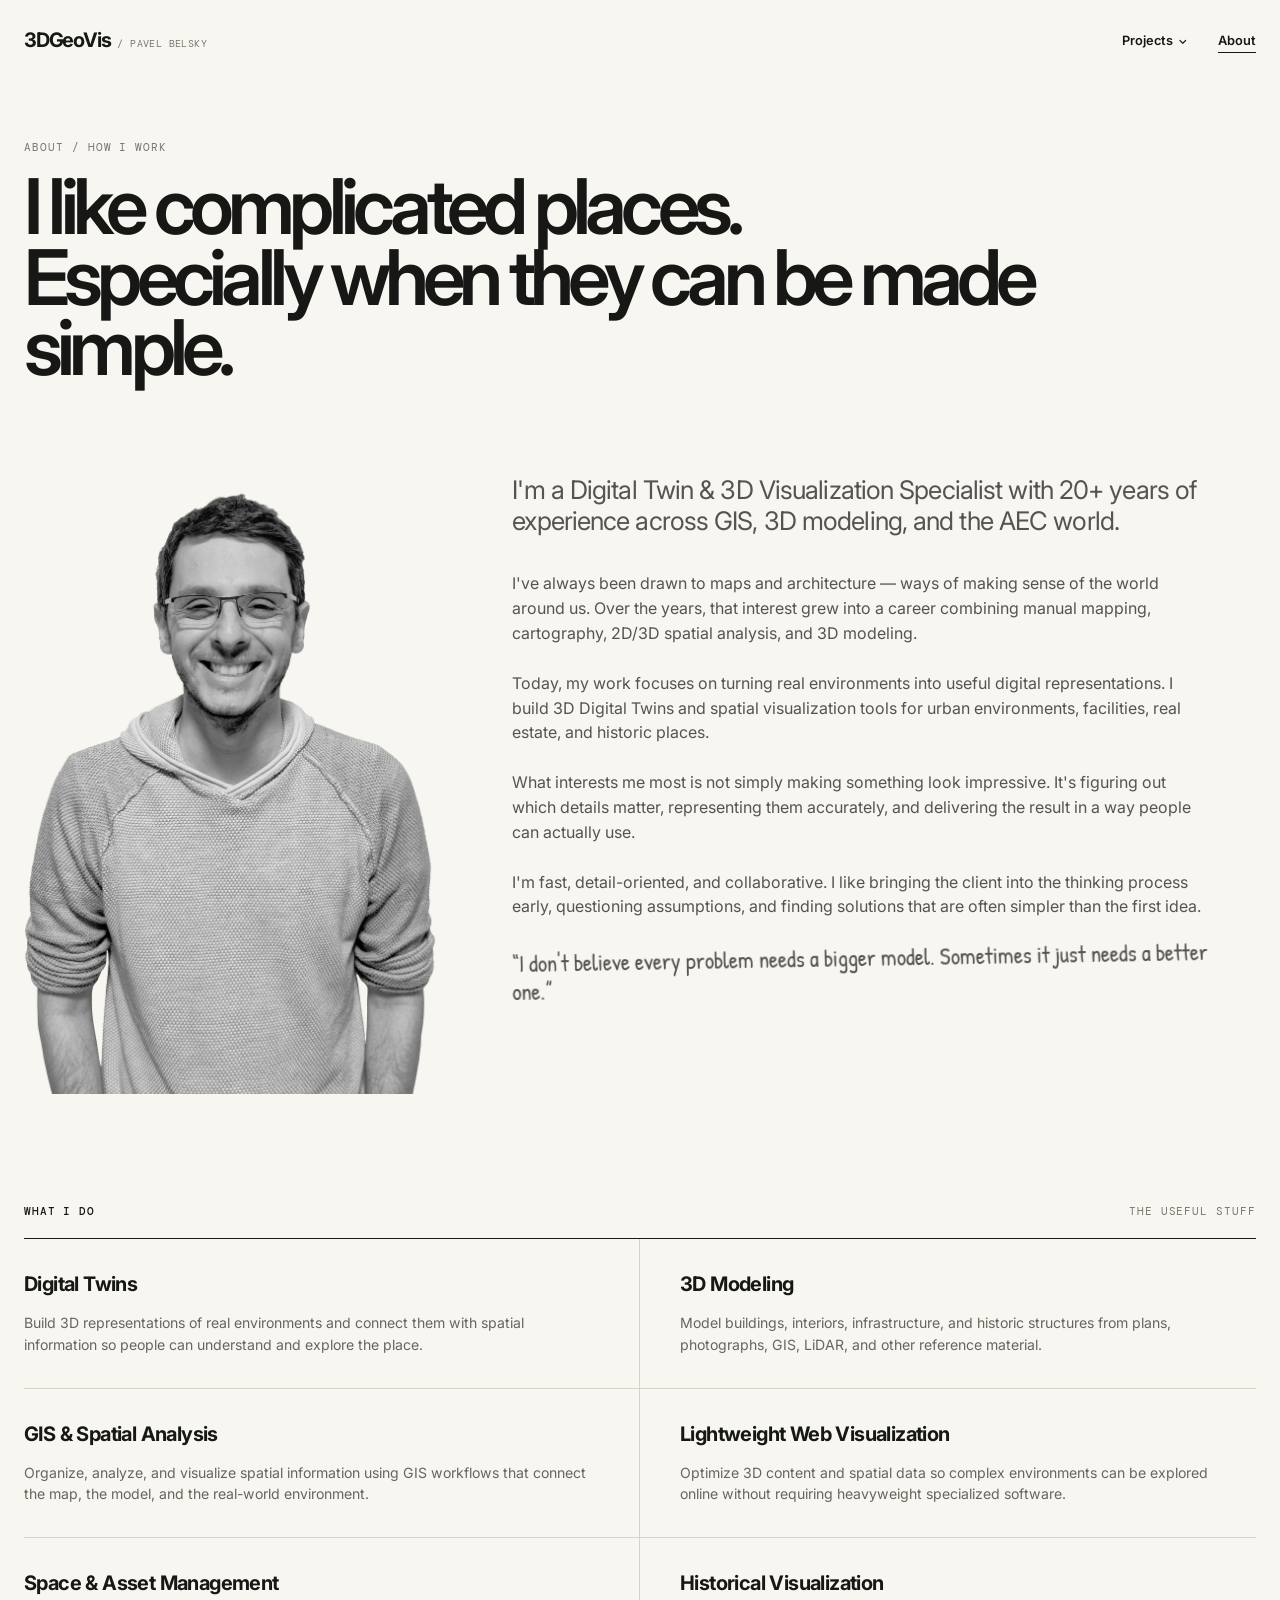
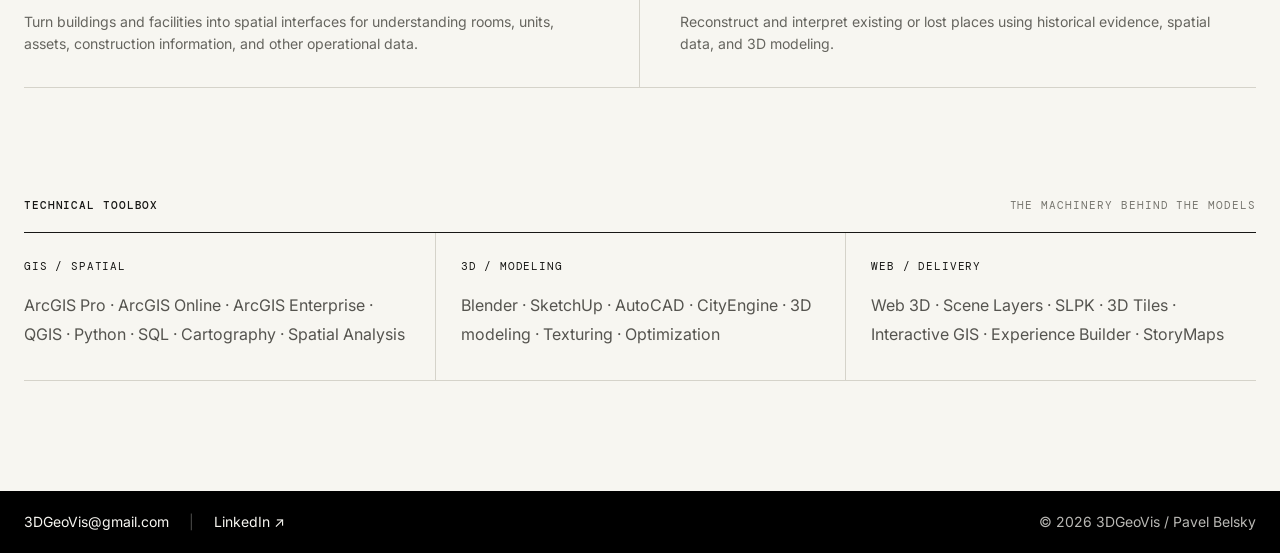
==== commit 9fc26f56: "Update about.html" ====
--- a/about.html
+++ b/about.html
@@ -5,23 +5,22 @@
   <meta name="viewport" content="width=device-width, initial-scale=1">
   <meta name="description" content="About Pavel Belsky — Digital Twin & 3D Visualization Specialist.">
   <title>About — 3DGeoVis</title>
-  <link rel="stylesheet" href="css/styles.css?v=1.3">
+  <link rel="stylesheet" href="css/styles.css">
 </head>
 <body>
-
 <header class="site-header">
   <div class="container nav">
     <a class="logo" href="index.html">3DGeoVis <small>/ PAVEL BELSKY</small></a>
     <nav class="nav-links">
-      <a href="about.html" aria-current="page">About</a>
       <div class="nav-dropdown">
-        <a href="projects.html" class="nav-projects">Projects</a>
+        <a href="projects.html" class="nav-projects" aria-haspopup="true">Projects <span>⌄</span></a>
         <div class="dropdown-menu">
           <a href="projects.html#digital-twins">Digital Twins</a>
           <a href="projects.html#space-management">Smart Space Management</a>
           <a href="projects.html#historic-preservation">Historical Preservation</a>
         </div>
       </div>
+      <a href="about.html" aria-current="page">About</a>
     </nav>
   </div>
 </header>
@@ -29,20 +28,20 @@
 <main>
   <section class="container about-hero">
     <div class="eyebrow">About / How I work</div>
-    <h1>I like complicated places.<br>Especially when they can be made simple.</h1>
+    <h1 class="display-tight">I like complicated places.<br>Especially when they can be made simple.</h1>
   </section>
 
   <section class="container about-grid">
+    <div class="portrait-container">
+      <img src="images/pavel-belsky-portrait.png" alt="Pavel Belsky" class="portrait-img" loading="lazy">
+    </div>
     <div class="story">
       <p class="lead">I'm a Digital Twin &amp; 3D Visualization Specialist with 20+ years of experience across GIS, 3D modeling, and the AEC world.</p>
       <p>I've always been drawn to maps and architecture — ways of making sense of the world around us. Over the years, that interest grew into a career combining manual mapping, cartography, 2D/3D spatial analysis, and 3D modeling.</p>
       <p>Today, my work focuses on turning real environments into useful digital representations. I build 3D Digital Twins and spatial visualization tools for urban environments, facilities, real estate, and historic places.</p>
       <p>What interests me most is not simply making something look impressive. It's figuring out which details matter, representing them accurately, and delivering the result in a way people can actually use.</p>
       <p>I'm fast, detail-oriented, and collaborative. I like bringing the client into the thinking process early, questioning assumptions, and finding solutions that are often simpler than the first idea.</p>
-    </div>
-    
-    <div class="portrait-container">
-      <img src="images/pavel-belsky-portrait.png" alt="Pavel Belsky" class="portrait-img" loading="lazy">
+      <p class="work-note">“I don't believe every problem needs a bigger model. Sometimes it just needs a better one.”</p>
     </div>
   </section>
 
@@ -86,13 +85,11 @@
 <footer class="site-footer-strip">
   <div class="container footer-flex">
     <div class="footer-links">
-      <span class="email-text">3DGeoVis@gmail.com</span>
-      <span class="divider">|</span>
+      <span class="email-text">3DGeoVis@gmail.com</span>      <span class="divider">|</span>
       <a href="https://www.linkedin.com/in/pavelbelsky/" target="_blank" rel="noopener noreferrer">LinkedIn ↗</a>
     </div>
     <div class="copyright">© 2026 3DGeoVis / Pavel Belsky</div>
   </div>
 </footer>
-
 </body>
 </html>
--- a/css/styles.css
+++ b/css/styles.css
@@ -126,6 +126,16 @@
   align-items: center;
   gap: 5px;
   cursor: pointer;
+}
+
+.nav-projects span {
+  font-size: 12px;
+  transition: transform 0.2s ease;
+}
+
+.nav-dropdown:hover .nav-projects span,
+.nav-dropdown:focus-within .nav-projects span {
+  transform: rotate(180deg);
 }
 
 .dropdown-menu {
@@ -173,86 +183,150 @@
   color: var(--muted);
 }
 
+.hand {
+  font-family: "Patrick Hand", cursive;
+}
+
+.display {
+  font-size: clamp(2.8rem, 7.5vw, 8.4rem);
+  line-height: 0.9;
+  letter-spacing: -0.075em;
+  font-weight: 600;
+}
+
+.display-tight {
+  font-size: clamp(2.5rem, 6vw, 6.7rem);
+  line-height: 0.92;
+  letter-spacing: -0.075em;
+  font-weight: 600;
+}
+
 /* ==========================================================================
-   ABOUT PAGE (STABLE LAYOUT FIX)
+   HOME PAGE
    ========================================================================== */
-.about-hero {
-  padding: 40px 0 0;
+.hero {
+  padding: 60px 0 35px;
+}
+
+.hero-copy {
+  max-width: 980px;
+  margin-bottom: 45px;
+}
+
+.hero-copy .eyebrow {
+  margin-bottom: 22px;
+}
+
+.hero-copy h1 {
+  margin: 0;
+}
+
+.hero-copy .subline {
+  max-width: 650px;
+  margin: 28px 0 0;
+  font-size: clamp(1rem, 1.6vw, 1.3rem);
+  line-height: 1.45;
+  color: #50504b;
+}
+
+.hero-stage {
+  height: clamp(260px, 40vh, 440px);
   position: relative;
+  overflow: hidden;
+  background: #e9e8e2;
+  border-top: 1px solid var(--ink);
+  border-bottom: 1px solid var(--ink);
+}
+
+.stage-label {
+  position: absolute;
+  z-index: 3;
+  left: 18px;
+  top: 15px;
+  font: 400 0.62rem "DM Mono", monospace;
+  color: var(--muted);
+  letter-spacing: 0.08em;
+}
+
+.hero-stage-images {
+  position: absolute;
+  inset: 0;
+  width: 100%;
+  height: 100%;
+}
+
+.render-img {
+  position: absolute;
+  inset: 0;
+  width: 100%;
+  height: 100%;
+  object-fit: cover;
+  will-change: transform, opacity;
+}
+
+.img-a {
   z-index: 1;
-}
-
-.about-hero .eyebrow {
-  margin-bottom: 12px;
-}
-
-.about-hero h1 {
+  animation: slowFadeZoomA 16s ease-in-out infinite;
+}
+
+.img-b {
+  z-index: 2;
+  animation: slowFadeZoomB 16s ease-in-out infinite;
+}
+
+@keyframes slowFadeZoomA {
+  0% { opacity: 1; transform: scale(1); }
+  25% { opacity: 1; transform: scale(1.035); }
+  50% { opacity: 0; transform: scale(1.05); }
+  75% { opacity: 0; transform: scale(1.025); }
+  100% { opacity: 1; transform: scale(1); }
+}
+
+@keyframes slowFadeZoomB {
+  0% { opacity: 0; transform: scale(1.05); }
+  25% { opacity: 0; transform: scale(1.025); }
+  50% { opacity: 1; transform: scale(1); }
+  75% { opacity: 1; transform: scale(1.035); }
+  100% { opacity: 0; transform: scale(1.05); }
+}
+
+.hero-under {
+  display: flex;
+  justify-content: space-between;
+  gap: 15px;
+  padding: 17px 0;
+  font: 400 0.66rem "DM Mono", monospace;
+  color: var(--muted);
+  text-transform: uppercase;
+  letter-spacing: 0.04em;
+}
+
+.hero-under span:last-child {
+  text-align: right;
+}
+
+.intro {
+  display: grid;
+  grid-template-columns: 1.05fr 0.95fr;
+  gap: 80px;
+  padding: 120px 0;
+}
+
+.intro h2 {
   margin: 0;
-  font-size: clamp(2.8rem, 5.5vw, 5.5rem);
-  line-height: 1.05;
-  letter-spacing: -0.04em;
-  font-weight: 700;
-  color: var(--ink);
-  max-width: 900px;
-}
-
-.about-grid {
-  display: grid !important;
-  grid-template-columns: 1fr 480px !important;
-  gap: 60px;
-  align-items: start;
-  padding-bottom: 100px;
-  position: relative;
-  margin-top: 50px;
-}
-
-.story {
-  grid-column: 1;
-  max-width: 580px;
-  z-index: 2;
-}
-
-.story .lead {
-  font-size: clamp(1.3rem, 2vw, 2rem);
-  line-height: 1.3;
-  letter-spacing: -0.02em;
-  color: var(--ink);
-  font-weight: 500;
-  margin: 0 0 28px;
-}
-
-.story p {
-  color: #65645e;
-  font-size: 0.92rem;
-  line-height: 1.65;
-  margin: 0 0 20px;
-}
-
-.portrait-container {
-  grid-column: 2;
-  position: relative;
-  top: -80px;
-  width: 100%;
-  z-index: 3;
-}
-
-.portrait-img {
-  width: 100%;
-  max-width: 480px;
-  height: auto;
-  display: block;
-  object-fit: contain;
-  filter: grayscale(1);
-  transition: filter 0.5s ease;
-}
-
-.portrait-img:hover {
-  filter: grayscale(0);
-}
-
-.capabilities,
-.toolbox {
-  padding-bottom: 110px;
+  font-size: clamp(2.2rem, 4.2vw, 5rem);
+  line-height: 0.96;
+  letter-spacing: -0.065em;
+}
+
+.intro-copy {
+  align-self: end;
+  max-width: 500px;
+  color: #55544f;
+}
+
+.intro-copy p {
+  margin: 0 0 25px;
 }
 
 .section-head {
@@ -270,6 +344,265 @@
   letter-spacing: 0.08em;
 }
 
+.category-links {
+  border-top: 1px solid var(--ink);
+}
+
+.category-link {
+  display: grid;
+  grid-template-columns: 75px 1fr auto;
+  align-items: center;
+  gap: 25px;
+  min-height: 132px;
+  padding: 20px 0;
+  border-bottom: 1px solid var(--line);
+  transition: background-color 0.3s ease, padding 0.3s ease;
+}
+
+.category-link:hover {
+  padding: 20px 18px;
+  background: var(--paper2);
+}
+
+.category-number {
+  font: 400 0.65rem "DM Mono", monospace;
+  color: var(--muted);
+}
+
+.category-link h3 {
+  margin: 0;
+  font-size: clamp(1.6rem, 3.2vw, 3.7rem);
+  line-height: 1;
+  letter-spacing: -0.055em;
+  font-weight: 500;
+}
+
+.category-link p {
+  margin: 7px 0 0;
+  color: var(--muted);
+  font-size: 0.82rem;
+}
+
+.category-arrow {
+  font-size: 1.5rem;
+  transition: transform 0.25s ease;
+}
+
+.category-link:hover .category-arrow {
+  transform: translateX(7px);
+}
+
+.home-about {
+  display: grid;
+  grid-template-columns: 0.8fr 1.2fr;
+  gap: 90px;
+  padding: 120px 0;
+}
+
+.home-about h2 {
+  margin: 0;
+  font-size: clamp(2.2rem, 4.5vw, 5.8rem);
+  line-height: 0.9;
+  letter-spacing: -0.07em;
+}
+
+.home-about-copy {
+  max-width: 650px;
+  color: #55544f;
+  font-size: 1.05rem;
+}
+
+.home-about-copy p {
+  margin: 0 0 25px;
+}
+
+.client-strip {
+  padding-bottom: 120px;
+}
+
+.client-list {
+  display: flex;
+  flex-wrap: wrap;
+  gap: 10px 25px;
+  margin-top: 22px;
+  color: #55544f;
+}
+
+.client-list span:after {
+  content: "·";
+  margin-left: 25px;
+  color: #aaa;
+}
+
+.client-list span:last-child:after {
+  display: none;
+}
+
+/* ==========================================================================
+   PROJECTS PAGE
+   ========================================================================== */
+.page-intro {
+  padding: 60px 0 40px;
+}
+
+.page-intro h1 {
+  margin: 0;
+}
+
+.project-category {
+  padding-bottom: 60px;
+}
+
+.project-list {
+  border-bottom: 1px solid var(--line);
+}
+
+.project-item {
+  display: grid;
+  grid-template-columns: 70px minmax(260px, 0.72fr) minmax(300px, 1fr) 35px;
+  gap: 25px;
+  align-items: center;
+  padding: 28px 0;
+  border-top: 1px solid var(--line);
+}
+
+.project-index {
+  font: 400 0.65rem "DM Mono", monospace;
+  color: var(--muted);
+}
+
+a.project-image {
+  display: block;
+  position: relative;
+  aspect-ratio: 1.55;
+  background: #e5e4de;
+  overflow: hidden;
+  text-decoration: none;
+}
+
+a.project-image img {
+  width: 100%;
+  height: 100%;
+  object-fit: cover;
+  filter: grayscale(1);
+  transition: filter 0.6s ease, transform 0.6s ease;
+}
+
+.project-item:hover a.project-image img {
+  filter: grayscale(0);
+  transform: scale(1.035);
+}
+
+a.project-image img.in-view {
+  filter: grayscale(0);
+  transform: scale(1.02);
+}
+
+.project-info h3 {
+  margin: 0 0 7px;
+  font-size: clamp(1.4rem, 2.2vw, 2.65rem);
+  line-height: 1.05;
+  letter-spacing: -0.055em;
+  font-weight: 500;
+}
+
+.project-client {
+  font: 400 0.65rem "DM Mono", monospace;
+  color: var(--muted);
+  text-transform: uppercase;
+  letter-spacing: 0.06em;
+}
+
+.project-summary {
+  margin: 12px 0 0;
+  max-width: 540px;
+  color: #595852;
+  font-size: 0.88rem;
+}
+
+a.project-arrow {
+  display: inline-flex;
+  align-items: center;
+  justify-content: center;
+  text-decoration: none;
+  color: var(--ink);
+  font-size: 1.3rem;
+  transition: transform 0.25s ease, color 0.25s ease;
+}
+
+.project-item:hover a.project-arrow {
+  transform: translateX(6px);
+  color: var(--muted);
+}
+
+/* ==========================================================================
+   ABOUT PAGE
+   ========================================================================== */
+.about-hero {
+  padding: 60px 0 90px;
+}
+
+.about-hero h1 {
+  margin: 18px 0 0;
+  max-width: 1100px;
+}
+
+.about-grid {
+  display: grid;
+  grid-template-columns: 0.72fr 1.28fr;
+  gap: 70px;
+  padding-bottom: 110px;
+}
+
+.portrait-container {
+  position: sticky;
+  top: 40px;
+}
+
+.portrait-img {
+  width: 100%;
+  height: auto;
+  display: block;
+  background: transparent;
+  border: none;
+  outline: none;
+  box-shadow: none;
+  filter: grayscale(1);
+  transition: filter 0.5s ease;
+}
+
+.portrait-img:hover {
+  filter: grayscale(0);
+}
+
+.story {
+  max-width: 700px;
+}
+
+.story .lead {
+  font-size: clamp(1.3rem, 2vw, 2.25rem);
+  line-height: 1.22;
+  letter-spacing: -0.035em;
+  margin: 0 0 35px;
+}
+
+.story p {
+  color: #55544f;
+  margin: 0 0 25px;
+}
+
+.work-note {
+  font: 1.45rem/1.2 "Patrick Hand", cursive;
+  transform: rotate(-1deg);
+  max-width: 700px;
+  margin-top: 35px;
+}
+
+.capabilities,
+.toolbox {
+  padding-bottom: 110px;
+}
+
 .capability-grid {
   display: grid;
   grid-template-columns: 1fr 1fr;
@@ -332,7 +665,7 @@
 }
 
 /* ==========================================================================
-   FOOTER
+   REVERSED SLIM FOOTER STRIP
    ========================================================================== */
 .site-footer-strip {
   background-color: #000000;
@@ -366,6 +699,11 @@
   opacity: 0.7;
 }
 
+.site-footer-strip .email-link {
+  text-decoration: underline;
+  text-underline-offset: 3px;
+}
+
 .site-footer-strip .divider {
   opacity: 0.3;
 }
@@ -386,67 +724,137 @@
     gap: 20px;
   }
 
-  .about-hero h1 {
-    font-size: clamp(2.2rem, 6vw, 3.8rem);
-  }
-
+  .intro,
+  .home-about,
   .about-grid {
-    grid-template-columns: 1fr !important;
-    margin-top: 30px;
-    gap: 40px;
-  }
-
-  .story {
+    grid-template-columns: 1fr;
+    gap: 45px;
+  }
+
+  .portrait-container {
+    position: static;
+  }
+
+  .intro,
+  .home-about {
+    padding: 80px 0;
+  }
+
+  .project-item {
+    grid-template-columns: 35px 1fr 20px;
+    gap: 15px;
+    padding: 24px 0;
+  }
+
+  a.project-image {
+    grid-column: 1 / span 2;
+    grid-row: 2;
+    aspect-ratio: 1.6;
+    margin-top: 5px;
+  }
+
+  .project-info {
+    grid-column: 1 / span 2;
+    grid-row: 3;
+  }
+
+  .project-index {
     grid-column: 1;
-  }
-
-  .portrait-container {
-    grid-column: 1;
-    top: 0;
-    max-width: 360px;
-    margin: 0 auto;
-  }
-
-  .portrait-img {
-    height: auto;
+    grid-row: 1;
+  }
+
+  .project-client {
+    grid-column: 2;
+    grid-row: 1;
+  }
+
+  a.project-arrow {
+    grid-column: 3;
+    grid-row: 1;
+    text-align: right;
+  }
+
+  .toolbox-grid {
+    grid-template-columns: 1fr;
+  }
+
+  .tool-group + .tool-group {
+    padding-left: 0;
+    border-left: 0;
+  }
+}
+
+@media (max-width: 640px) {
+  body {
+    font-size: 15px;
+  }
+
+  .container {
+    width: calc(100% - 32px);
+  }
+
+  .site-header {
+    padding: 18px 0;
+  }
+
+  .nav-links {
+    gap: 15px;
+    font-size: 0.75rem;
+  }
+
+  .hero {
+    padding: 35px 0 20px;
+  }
+
+  .hero-copy {
+    margin-bottom: 30px;
+  }
+
+  .hero-under {
+    flex-direction: column;
+    gap: 6px;
+    line-height: 1.5;
+  }
+
+  .hero-under span:last-child {
+    text-align: left;
+  }
+
+  .category-link {
+    grid-template-columns: 30px 1fr 18px;
+    gap: 12px;
+    min-height: 100px;
+  }
+
+  .category-link h3 {
+    font-size: 1.5rem;
+  }
+
+  .intro,
+  .home-about {
+    padding: 60px 0;
+  }
+
+  .client-strip {
+    padding-bottom: 60px;
+  }
+
+  .page-intro {
+    padding: 40px 0 30px;
+  }
+
+  .project-category {
+    padding-bottom: 40px;
+  }
+
+  .about-hero {
+    padding: 40px 0 60px;
   }
 
   .about-grid,
   .capabilities,
   .toolbox {
     padding-bottom: 60px;
-  }
-
-  .toolbox-grid {
-    grid-template-columns: 1fr;
-  }
-
-  .tool-group + .tool-group {
-    padding-left: 0;
-    border-left: 0;
-  }
-}
-
-@media (max-width: 640px) {
-  body {
-    font-size: 15px;
-  }
-
-  .container {
-    width: calc(100% - 32px);
-  }
-
-  .site-header {
-    padding: 18px 0;
-  }
-
-  .nav-links {
-    gap: 15px;
-    font-size: 0.75rem;
-  }
-
-  .about-hero {
-    padding: 30px 0 0;
   }
 
   .capability-grid {
